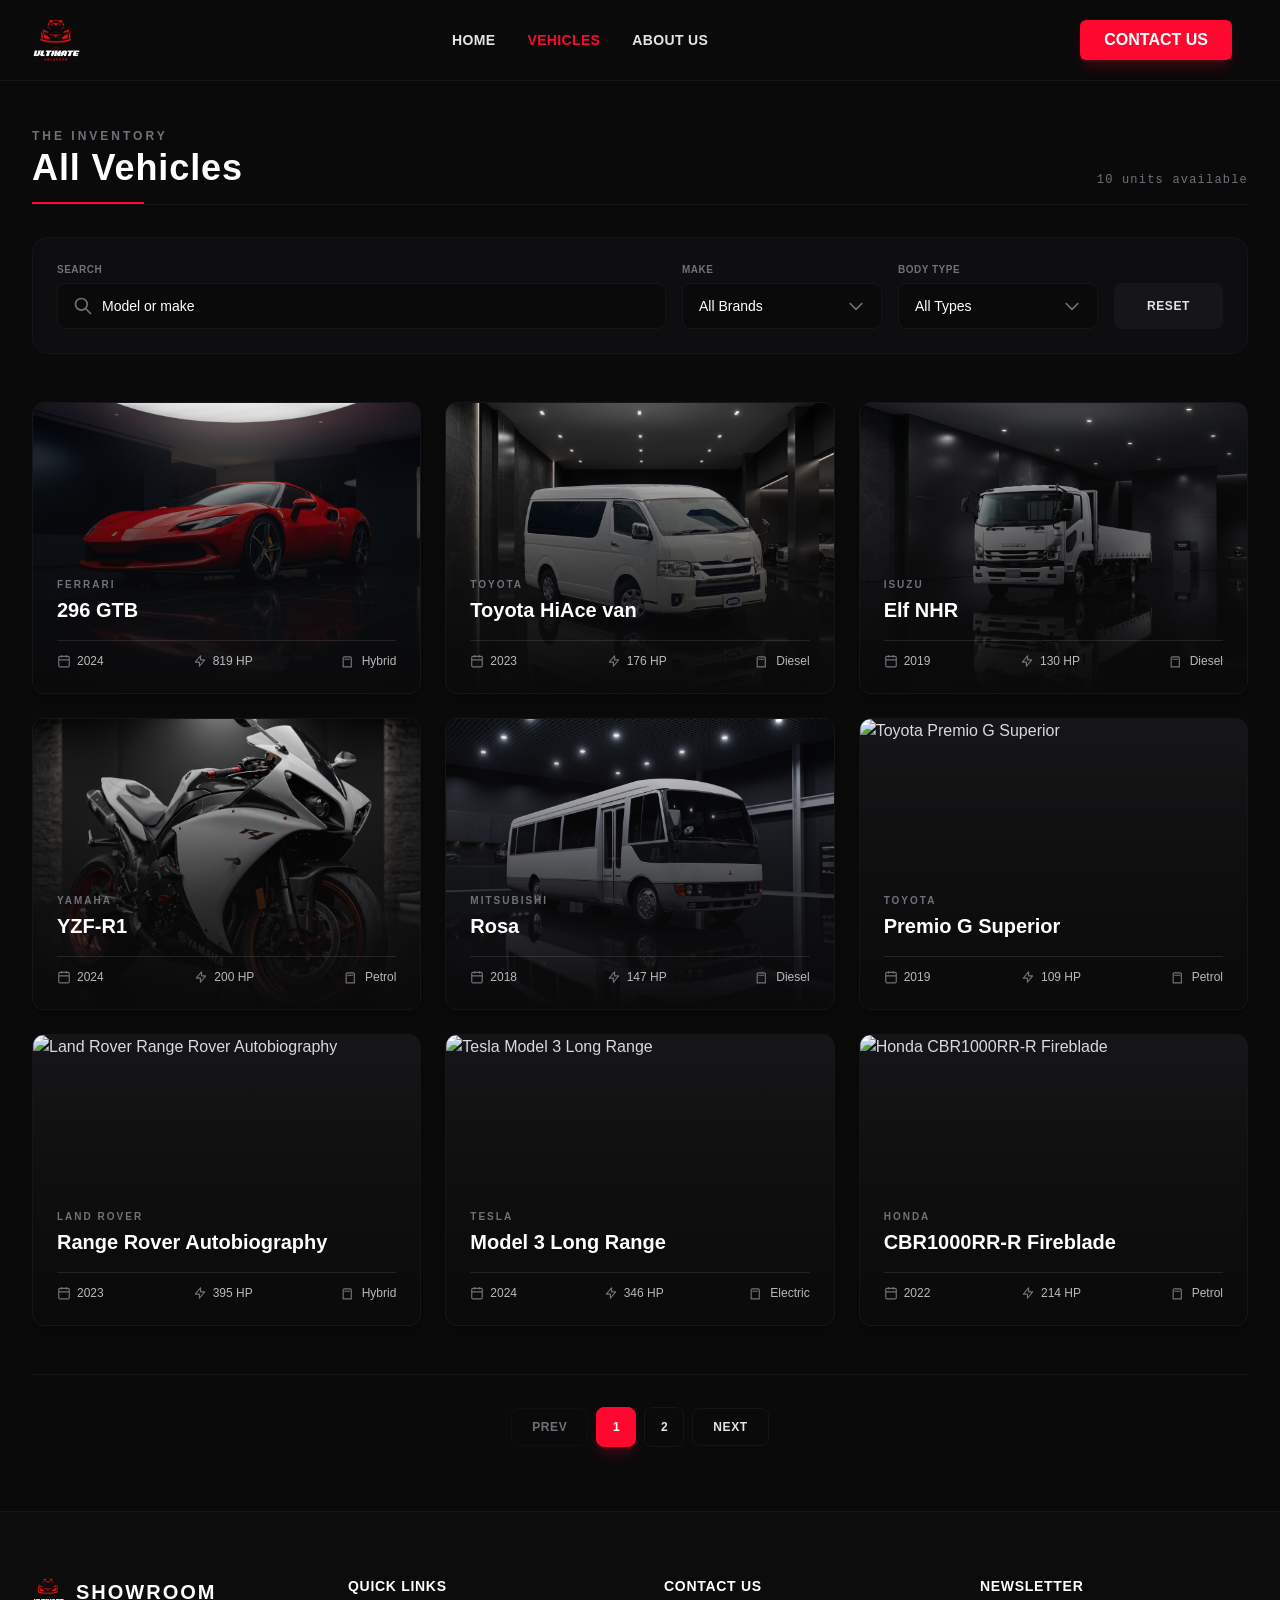
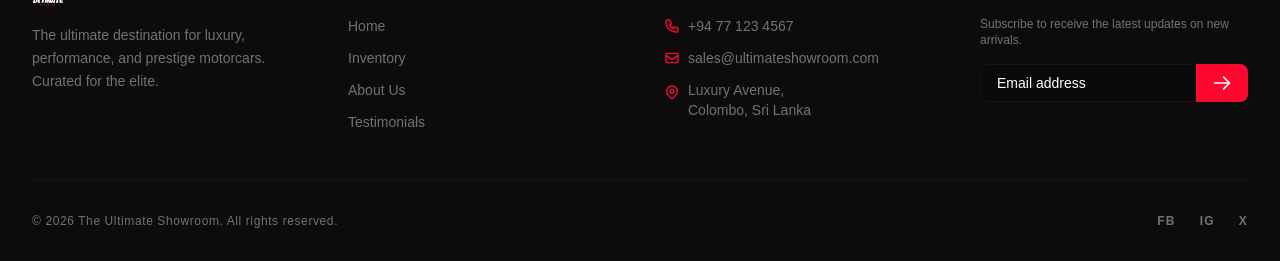
==== vehicles.html @ 2f1ffd9d "About and vehicle Design done" ====
<!DOCTYPE html>
<html lang="en">
<head>
    <meta charset="UTF-8">
    <meta name="viewport" content="width=device-width, initial-scale=1.0">
    <title>The Ultimate Showroom | Vehicles</title>
    <link rel="shortcut icon" href="./src/images/logo.png" type="image/x-icon">
    <!-- Tailwind Output CSS -->
    <link rel="stylesheet" href="./src/output.css">
</head>
<body class="bg-obsidian text-silver min-h-screen flex flex-col font-sans">

    <!-- Header Navigation -->
    <nav class="fixed w-full border-b border-carbon top-0 z-50 bg-obsidian/70 backdrop-blur-md">
        <div class="max-w-7xl mx-auto px-4 sm:px-6 lg:px-8">
            <div class="flex justify-between items-center h-20">
                <!-- Logo -->
                <div class="shrink-0 flex items-center">
                    <a href="index.html">
                        <img src="./src/images/logo.png" alt="Logo" class="w-12 h-12">
                    </a>
                </div>
                <!-- Links -->
                <div class="hidden md:flex space-x-8">
                    <a href="index.html" class="text-silver hover:text-infrared text-sm font-semibold tracking-wide transition duration-300">HOME</a>
                    <a href="vehicles.html" class="text-infrared text-sm font-semibold tracking-wide transition duration-300">VEHICLES</a>
                    <a href="index.html#about" class="text-silver hover:text-infrared text-sm font-semibold tracking-wide transition duration-300">ABOUT US</a>
                </div>
                <!-- Contact Button -->
                <div class="flex items-center space-x-4">
                    <a href="index.html#contact" class="hidden md:block bg-infrared text-white px-6 py-2 rounded-md font-bold hover:bg-red-700 transition duration-300 shadow-lg shadow-infrared/20">
                        CONTACT US
                    </a>
                    <button class="md:hidden text-silver hover:text-white focus:outline-none">
                        <svg class="w-8 h-8" fill="none" stroke="currentColor" viewBox="0 0 24 24">
                            <path stroke-linecap="round" stroke-linejoin="round" stroke-width="2" d="M4 6h16M4 12h16M4 18h16"></path>
                        </svg>
                    </button>
                </div>
            </div>
        </div>
    </nav>

    <!-- Main Content -->
    <main class="flex-grow pt-32 pb-16 px-4 sm:px-6 lg:px-8 max-w-7xl mx-auto w-full">
        
        <!-- Page Title & Counter -->
        <div class="flex flex-col md:flex-row md:items-end justify-between pb-4 border-b border-carbon relative gap-4 mb-8">
            <div>
                <p class="text-xs font-semibold tracking-[0.25em] text-slate uppercase mb-1">The Inventory</p>
                <h1 class="text-4xl font-bold text-white tracking-wide">All Vehicles</h1>
            </div>
            <span id="vehicle-count" class="text-xs text-slate tracking-widest font-mono">Loading units...</span>
            <!-- Red Accent Line -->
            <div class="absolute bottom-0 left-0 w-28 h-[2px] bg-infrared"></div>
        </div>

        <!-- Filter Bar -->
        <div class="bg-carbon/40 p-6 rounded-2xl border border-carbon flex flex-wrap gap-4 items-end mb-12 shadow-inner">
            
            <!-- Search -->
            <div class="flex-1 min-w-[250px]">
                <label class="text-[10px] font-bold text-slate uppercase tracking-wider block mb-1.5">Search</label>
                <div class="relative">
                    <input type="text" id="search-input" placeholder="Model or make" 
                           class="w-full bg-obsidian border border-carbon text-white text-sm rounded-lg px-4 py-3 pl-11 focus:border-infrared focus:outline-none focus:ring-1 focus:ring-infrared transition">
                    <svg class="w-5 h-5 text-slate absolute left-4 top-1/2 -translate-y-1/2" fill="none" stroke="currentColor" viewBox="0 0 24 24">
                        <path stroke-linecap="round" stroke-linejoin="round" stroke-width="2" d="M21 21l-6-6m2-5a7 7 0 11-14 0 7 7 0 0114 0z"/>
                    </svg>
                </div>
            </div>

            <!-- Make Dropdown -->
            <div class="w-full md:w-auto md:min-w-[200px]">
                <label class="text-[10px] font-bold text-slate uppercase tracking-wider block mb-1.5">Make</label>
                <div class="relative">
                    <select id="make-select" class="w-full bg-obsidian border border-carbon text-white text-sm rounded-lg px-4 py-3 pr-10 appearance-none focus:border-infrared focus:outline-none focus:ring-1 focus:ring-infrared transition cursor-pointer">
                        <option value="All Brands">All Brands</option>
                        <!-- JavaScript will fill this -->
                    </select>
                    <svg class="w-5 h-5 text-slate absolute right-4 top-1/2 -translate-y-1/2 pointer-events-none" fill="none" stroke="currentColor" viewBox="0 0 24 24">
                        <path stroke-linecap="round" stroke-linejoin="round" stroke-width="2" d="M19 9l-7 7-7-7"/>
                    </svg>
                </div>
            </div>

            <!-- Body Type Dropdown -->
            <div class="w-full md:w-auto md:min-w-[200px]">
                <label class="text-[10px] font-bold text-slate uppercase tracking-wider block mb-1.5">Body Type</label>
                <div class="relative">
                    <select id="body-select" class="w-full bg-obsidian border border-carbon text-white text-sm rounded-lg px-4 py-3 pr-10 appearance-none focus:border-infrared focus:outline-none focus:ring-1 focus:ring-infrared transition cursor-pointer">
                        <option value="All Types">All Types</option>
                        <!-- JavaScript will fill this -->
                    </select>
                    <svg class="w-5 h-5 text-slate absolute right-4 top-1/2 -translate-y-1/2 pointer-events-none" fill="none" stroke="currentColor" viewBox="0 0 24 24">
                        <path stroke-linecap="round" stroke-linejoin="round" stroke-width="2" d="M19 9l-7 7-7-7"/>
                    </svg>
                </div>
            </div>

            <!-- Reset Button -->
            <button id="reset-filters" class="w-full md:w-auto bg-carbon hover:bg-obsidian border border-carbon hover:border-slate text-silver hover:text-white font-bold px-8 py-3 rounded-lg transition text-xs tracking-wider uppercase md:h-[46px]">
                Reset
            </button>
        </div>

        <!-- Vehicles Grid (Max 9 per page) -->
        <div id="all-vehicles-grid" class="grid grid-cols-1 md:grid-cols-2 lg:grid-cols-3 gap-6 mb-12">
            <!-- JavaScript will render cards here -->
        </div>

        <!-- Pagination Controls -->
        <div class="flex justify-center items-center gap-2 pt-8 border-t border-carbon" id="pagination-container">
            <!-- JavaScript will render pagination buttons here -->
        </div>

    </main>

    <!-- Vehicle Details Modal Popup -->
    <div id="vehicle-modal" class="fixed inset-0 z-[100] hidden bg-black/90 backdrop-blur-sm flex items-center justify-center p-4 sm:p-6">
        <div class="relative bg-obsidian border border-carbon w-full max-w-5xl rounded-2xl overflow-hidden shadow-2xl flex flex-col md:flex-row max-h-[90vh] md:max-h-[80vh] overflow-y-auto md:overflow-y-visible">
            
            <!-- Close Button -->
            <button id="close-modal-btn" class="absolute top-4 right-4 text-slate hover:text-infrared z-30 transition bg-black/50 p-2 rounded-full">
                <svg class="w-6 h-6" fill="none" stroke="currentColor" viewBox="0 0 24 24">
                    <path stroke-linecap="round" stroke-linejoin="round" stroke-width="2" d="M6 18L18 6M6 6l12 12"/>
                </svg>
            </button>

            <!-- Left Side: Images -->
            <div class="w-full md:w-3/5 p-6 flex flex-col">
                <div class="relative w-full aspect-[4/3] rounded-xl overflow-hidden border border-carbon bg-carbon">
                    <img id="modal-main-img" src="" alt="Vehicle" class="w-full h-full object-cover"/>
                </div>
                <!-- Thumbnails -->
                <div id="modal-thumbnails" class="flex gap-3 mt-4 overflow-x-auto pb-2">
                    <!-- JS fills this -->
                </div>
            </div>

            <!-- Right Side: Details -->
            <div class="w-full md:w-2/5 p-6 border-t md:border-t-0 md:border-l border-carbon flex flex-col justify-between bg-obsidian">
                <div>
                    <span id="modal-brand" class="text-xs font-bold text-infrared tracking-widest uppercase"></span>
                    <h3 id="modal-model" class="text-3xl font-bold text-white mb-3"></h3>
                    <p id="modal-desc" class="text-sm text-slate mb-6 leading-relaxed"></p>

                    <div class="h-[1px] bg-carbon w-full mb-6"></div>

                    <!-- Specs Grid -->
                    <div class="grid grid-cols-2 gap-y-5 gap-x-4 text-sm">
                        <div>
                            <p class="text-slate uppercase tracking-wider text-[10px] flex items-center gap-1.5"><svg class="w-3 h-3" fill="none" stroke="currentColor" viewBox="0 0 24 24"><path stroke-linecap="round" stroke-linejoin="round" stroke-width="2" d="M13 10V3L4 14h7v7l9-11h-7z"/></svg> 0-100 km/h</p>
                            <p id="modal-accel" class="text-white font-semibold mt-1"></p>
                        </div>
                        <div>
                            <p class="text-slate uppercase tracking-wider text-[10px] flex items-center gap-1.5"><svg class="w-3 h-3" fill="none" stroke="currentColor" viewBox="0 0 24 24"><path stroke-linecap="round" stroke-linejoin="round" stroke-width="2" d="M12 8v4l3 3m6-3a9 9 0 11-18 0 9 9 0 0118 0z"/></svg> Top Speed</p>
                            <p id="modal-top-speed" class="text-white font-semibold mt-1"></p>
                        </div>
                        <div>
                            <p class="text-slate uppercase tracking-wider text-[10px] flex items-center gap-1.5"><svg class="w-3 h-3" fill="none" stroke="currentColor" viewBox="0 0 24 24"><path stroke-linecap="round" stroke-linejoin="round" stroke-width="2" d="M13 10V3L4 14h7v7l9-11h-7z"/></svg> Power</p>
                            <p id="modal-power" class="text-white font-semibold mt-1"></p>
                        </div>
                        <div>
                            <p class="text-slate uppercase tracking-wider text-[10px] flex items-center gap-1.5"><svg class="w-3 h-3" fill="none" stroke="currentColor" viewBox="0 0 24 24"><path stroke-linecap="round" stroke-linejoin="round" stroke-width="2" d="M10.325 4.317c.426-1.756 2.924-1.756 3.35 0a1.724 1.724 0 002.573 1.066c1.543-.94 3.31.826 2.37 2.37a1.724 1.724 0 001.065 2.572c1.756.426 1.756 2.924 0 3.35a1.724 1.724 0 00-1.066 2.573c.94 1.543-.826 3.31-2.37 2.37a1.724 1.724 0 00-2.572 1.065c-.426 1.756-2.924 1.756-3.35 0a1.724 1.724 0 00-2.573-1.066c-1.543.94-3.31-.826-2.37-2.37a1.724 1.724 0 00-1.065-2.572c-1.756-.426-1.756-2.924 0-3.35a1.724 1.724 0 001.066-2.573c-.94-1.543.826-3.31 2.37-2.37.996.608 2.296.07 2.572-1.065z"/><path stroke-linecap="round" stroke-linejoin="round" stroke-width="2" d="M15 12a3 3 0 11-6 0 3 3 0 016 0z"/></svg> Engine</p>
                            <p id="modal-engine" class="text-white font-semibold mt-1"></p>
                        </div>
                        <div>
                            <p class="text-slate uppercase tracking-wider text-[10px] flex items-center gap-1.5"><svg class="w-3 h-3" fill="none" stroke="currentColor" viewBox="0 0 24 24"><path stroke-linecap="round" stroke-linejoin="round" stroke-width="2" d="M8 7V3m8 4V3m-9 8h10M5 21h14a2 2 0 002-2V7a2 2 0 00-2-2H5a2 2 0 00-2 2v12a2 2 0 002 2z"/></svg> Year</p>
                            <p id="modal-year" class="text-white font-semibold mt-1"></p>
                        </div>
                        <div>
                            <p class="text-slate uppercase tracking-wider text-[10px] flex items-center gap-1.5"><svg class="w-3 h-3" fill="none" stroke="currentColor" viewBox="0 0 24 24"><path stroke-linecap="round" stroke-linejoin="round" stroke-width="2" d="M9 17v-2m3 2v-4m3 4v-6m2 10H7a2 2 0 01-2-2V5a2 2 0 012-2h5.586a1 1 0 01.707.293l5.414 5.414a1 1 0 01.293.707V19a2 2 0 01-2 2z"/></svg> Mileage</p>
                            <p id="modal-mileage" class="text-white font-semibold mt-1"></p>
                        </div>
                        <div>
                            <p class="text-slate uppercase tracking-wider text-[10px] flex items-center gap-1.5"><svg class="w-3 h-3" fill="none" stroke="currentColor" viewBox="0 0 24 24"><path stroke-linecap="round" stroke-linejoin="round" stroke-width="2" d="M3 22h12M4 9h10M4 5h10a2 2 0 012 2v15H2V7a2 2 0 012-2z"/></svg> Fuel</p>
                            <p id="modal-fuel" class="text-white font-semibold mt-1"></p>
                        </div>
                        <div>
                            <p class="text-slate uppercase tracking-wider text-[10px] flex items-center gap-1.5"><svg class="w-3 h-3" fill="none" stroke="currentColor" viewBox="0 0 24 24"><path stroke-linecap="round" stroke-linejoin="round" stroke-width="2" d="M7 21a4 4 0 01-4-4V5a2 2 0 012-2h4a2 2 0 012 2v12a4 4 0 01-4 4zm0 0h12a2 2 0 002-2v-4a2 2 0 00-2-2h-2.343M11 7.343l1.657-1.657a2 2 0 012.828 0l2.829 2.829a2 2 0 010 2.828l-8.486 8.485M7 17h.01"/></svg> Color</p>
                            <p id="modal-color" class="text-white font-semibold mt-1"></p>
                        </div>
                    </div>
                </div>

                <!-- Action Buttons -->
                <div class="mt-8 flex flex-col gap-3">
                    <button class="w-full bg-infrared hover:bg-red-700 text-white font-bold py-3.5 rounded-lg transition text-xs tracking-wider uppercase shadow-lg shadow-infrared/20">
                        Inquire Now
                    </button>
                    <button class="w-full bg-transparent border border-carbon hover:border-slate text-silver hover:text-white font-bold py-3.5 rounded-lg transition text-xs tracking-wider uppercase">
                        Book Test Drive
                    </button>
                </div>
            </div>

        </div>
    </div>

    <!-- Footer Section -->
    <footer id="contact" class="bg-carbon/20 border-t border-carbon pt-16 pb-8 px-4 sm:px-6 lg:px-8">
        <div class="max-w-7xl mx-auto">
            
            <div class="grid grid-cols-1 md:grid-cols-2 lg:grid-cols-4 gap-12 mb-12">
                <!-- Brand Info -->
                <div class="space-y-4">
                    <div class="flex items-center gap-3">
                        <img src="./src/images/logo.png" alt="Logo" class="w-8 h-8">
                        <span class="text-xl font-bold text-white tracking-widest">SHOWROOM</span>
                    </div>
                    <p class="text-sm text-slate leading-relaxed">
                        The ultimate destination for luxury, performance, and prestige motorcars. Curated for the elite.
                    </p>
                </div>

                <!-- Quick Links -->
                <div>
                    <h4 class="text-white font-bold tracking-wider mb-5 uppercase text-sm">Quick Links</h4>
                    <ul class="space-y-3 text-sm text-slate">
                        <li><a href="#" class="hover:text-infrared transition">Home</a></li>
                        <li><a href="vehicles.html" class="hover:text-infrared transition">Inventory</a></li>
                        <li><a href="#about" class="hover:text-infrared transition">About Us</a></li>
                        <li><a href="#" class="hover:text-infrared transition">Testimonials</a></li>
                    </ul>
                </div>

                <!-- Contact Info -->
                <div>
                    <h4 class="text-white font-bold tracking-wider mb-5 uppercase text-sm">Contact Us</h4>
                    <ul class="space-y-3 text-sm text-slate">
                        <li class="flex items-center gap-2">
                            <svg class="w-4 h-4 text-infrared" fill="none" stroke="currentColor" viewBox="0 0 24 24"><path stroke-linecap="round" stroke-linejoin="round" stroke-width="2" d="M3 5a2 2 0 012-2h3.28a1 1 0 01.948.684l1.498 4.493a1 1 0 01-.502 1.21l-2.257 1.13a11.042 11.042 0 005.516 5.516l1.13-2.257a1 1 0 011.21-.502l4.493 1.498a1 1 0 01.684.949V19a2 2 0 01-2 2h-1C9.716 21 3 14.284 3 6V5z"/></svg>
                            +94 77 123 4567
                        </li>
                        <li class="flex items-center gap-2">
                            <svg class="w-4 h-4 text-infrared" fill="none" stroke="currentColor" viewBox="0 0 24 24"><path stroke-linecap="round" stroke-linejoin="round" stroke-width="2" d="M3 8l7.89 5.26a2 2 0 002.22 0L21 8M5 19h14a2 2 0 002-2V7a2 2 0 00-2-2H5a2 2 0 00-2 2v10a2 2 0 002 2z"/></svg>
                            sales@ultimateshowroom.com
                        </li>
                        <li class="flex items-start gap-2">
                            <svg class="w-4 h-4 text-infrared mt-1" fill="none" stroke="currentColor" viewBox="0 0 24 24"><path stroke-linecap="round" stroke-linejoin="round" stroke-width="2" d="M17.657 16.657L13.414 20.9a1.998 1.998 0 01-2.827 0l-4.244-4.243a8 8 0 1111.314 0z"/><path stroke-linecap="round" stroke-linejoin="round" stroke-width="2" d="M15 11a3 3 0 11-6 0 3 3 0 016 0z"/></svg>
                            <span>Luxury Avenue,<br>Colombo, Sri Lanka</span>
                        </li>
                    </ul>
                </div>

                <!-- Newsletter -->
                <div>
                    <h4 class="text-white font-bold tracking-wider mb-5 uppercase text-sm">Newsletter</h4>
                    <p class="text-xs text-slate mb-4">Subscribe to receive the latest updates on new arrivals.</p>
                    <div class="flex">
                        <input type="email" placeholder="Email address" class="bg-obsidian border border-carbon text-white text-sm rounded-l-lg px-4 py-2 w-full focus:outline-none focus:border-infrared transition">
                        <button class="bg-infrared text-white px-4 py-2 rounded-r-lg hover:bg-red-700 transition">
                            <svg class="w-5 h-5" fill="none" stroke="currentColor" viewBox="0 0 24 24"><path stroke-linecap="round" stroke-linejoin="round" stroke-width="2" d="M14 5l7 7m0 0l-7 7m7-7H3"/></svg>
                        </button>
                    </div>
                </div>
            </div>

            <!-- Bottom Copyright & Socials -->
            <div class="border-t border-carbon pt-8 flex flex-col md:flex-row justify-between items-center gap-4">
                <p class="text-xs text-slate tracking-wider">&copy; 2026 The Ultimate Showroom. All rights reserved.</p>
                <div class="flex space-x-6">
                    <a href="#" class="text-slate hover:text-white transition uppercase text-xs font-bold tracking-widest">FB</a>
                    <a href="#" class="text-slate hover:text-white transition uppercase text-xs font-bold tracking-widest">IG</a>
                    <a href="#" class="text-slate hover:text-white transition uppercase text-xs font-bold tracking-widest">X</a>
                </div>
            </div>

        </div>
    </footer>

    <!-- JavaScript Logic -->
    <script>
        let allVehicles = [];
        let filteredVehicles = [];
        const cardsPerPage = 9;
        let currentPage = 1;

        document.addEventListener("DOMContentLoaded", () => {
            loadVehicleData();
            setupFilterListeners();
            setupModalListeners();
        });

        // 1. Fetch JSON Data
        async function loadVehicleData() {
            try {
                const response = await fetch('./vehicles.json');
                allVehicles = await response.json();
                
                populateDropdowns();
                filteredVehicles = allVehicles;
                applyFilters(); // Start by showing page 1
                
            } catch (error) {
                console.error("Error loading vehicles JSON:", error);
            }
        }

        // 2. Populate Dropdowns (Make & Body Type) dynamically from JSON
        function populateDropdowns() {
            const makeSelect = document.getElementById('make-select');
            const bodySelect = document.getElementById('body-select');
            
            const makes = [...new Set(allVehicles.map(v => v.brand))].sort();
            const categories = [...new Set(allVehicles.map(v => v.category))].sort();
            
            makes.forEach(make => {
                const option = document.createElement('option');
                option.value = make;
                option.textContent = make;
                makeSelect.appendChild(option);
            });
            
            categories.forEach(cat => {
                const option = document.createElement('option');
                option.value = cat;
                option.textContent = cat;
                bodySelect.appendChild(option);
            });
        }

        // 3. Render Grid with Pagination Slice
        function renderCards(page = 1) {
            const grid = document.getElementById('all-vehicles-grid');
            grid.innerHTML = '';
            currentPage = page;

            // Update Counter
            document.getElementById('vehicle-count').textContent = `${filteredVehicles.length} units available`;

            // No Results Check
            if (filteredVehicles.length === 0) {
                grid.innerHTML = `<div class="col-span-full flex flex-col items-center justify-center py-16 border border-carbon rounded-2xl bg-carbon/20">
                    <svg class="w-12 h-12 text-slate mb-4" fill="none" stroke="currentColor" viewBox="0 0 24 24"><path stroke-linecap="round" stroke-linejoin="round" stroke-width="1.5" d="M9.172 16.172a4 4 0 015.656 0M9 10h.01M15 10h.01M21 12a9 9 0 11-18 0 9 9 0 0118 0z"/></svg>
                    <p class="text-lg text-slate">No vehicles match your criteria.</p>
                </div>`;
                document.getElementById('pagination-container').innerHTML = ''; 
                return;
            }

            // Slice data for pagination
            const start = (page - 1) * cardsPerPage;
            const end = start + cardsPerPage;
            const vehiclesToShow = filteredVehicles.slice(start, end);

            // Render Each Card
            vehiclesToShow.forEach(car => {
                const card = document.createElement('div');
                card.className = "group relative bg-carbon rounded-xl overflow-hidden border border-carbon hover:border-infrared/50 transition-all duration-300 cursor-pointer flex flex-col justify-end aspect-[4/3] shadow-lg";
                
                card.innerHTML = `
                    <img src="${car.mainImage}" alt="${car.brand} ${car.model}" 
                         class="absolute inset-0 w-full h-full object-cover group-hover:scale-105 transition duration-700 z-0" />
                    
                    <div class="absolute inset-0 bg-gradient-to-t from-obsidian via-obsidian/60 to-transparent z-10"></div>

                    <div class="relative z-20 p-6 w-full">
                        <span class="text-[10px] font-bold uppercase tracking-[0.2em] text-slate block mb-1">
                            ${car.brand}
                        </span>
                        <h3 class="text-xl font-bold text-white mb-4 group-hover:text-infrared transition">
                            ${car.model}
                        </h3>

                        <div class="flex items-center justify-between text-xs text-silver/80 pt-3 border-t border-white/10">
                            <span class="flex items-center gap-1.5">
                                <svg class="w-3.5 h-3.5 text-slate" fill="none" stroke="currentColor" viewBox="0 0 24 24"><rect width="18" height="18" x="3" y="4" rx="2" stroke-width="2"/><line x1="16" x2="16" y1="2" y2="6" stroke-width="2"/><line x1="8" x2="8" y1="2" y2="6" stroke-width="2"/><line x1="3" x2="21" y1="10" y2="10" stroke-width="2"/></svg>
                                ${car.year}
                            </span>
                            <span class="flex items-center gap-1.5">
                                <svg class="w-3.5 h-3.5 text-slate" fill="none" stroke="currentColor" viewBox="0 0 24 24"><path stroke-linecap="round" stroke-linejoin="round" stroke-width="2" d="M13 10V3L4 14h7v7l9-11h-7z"/></svg>
                                ${car.power}
                            </span>
                            <span class="flex items-center gap-1.5">
                                <svg class="w-3.5 h-3.5 text-slate" fill="none" stroke="currentColor" viewBox="0 0 24 24"><path d="M3 22h12M4 9h10M4 5h10a2 2 0 0 1 2 2v15H2V7a2 2 0 0 1 2-2z" stroke-width="2"/></svg>
                                ${car.fuel}
                            </span>
                        </div>
                    </div>
                `;

                card.addEventListener('click', () => showModal(car.id));
                grid.appendChild(card);
            });
            
            renderPagination();
        }

        // 4. Generate Pagination Controls
        function renderPagination() {
            const container = document.getElementById('pagination-container');
            container.innerHTML = '';
            const totalPages = Math.ceil(filteredVehicles.length / cardsPerPage);
            
            if (totalPages <= 1) return; 

            // Prev
            const prevBtn = document.createElement('button');
            prevBtn.className = `px-5 py-2.5 rounded-lg border text-xs font-semibold tracking-wider uppercase transition ${currentPage === 1 ? 'border-carbon/50 text-slate cursor-not-allowed' : 'border-carbon text-silver hover:bg-carbon hover:text-white'}`;
            prevBtn.textContent = 'Prev';
            prevBtn.disabled = currentPage === 1;
            prevBtn.addEventListener('click', () => { if (currentPage > 1) renderCards(currentPage - 1); });
            container.appendChild(prevBtn);

            // Numbers
            for (let i = 1; i <= totalPages; i++) {
                const pageBtn = document.createElement('button');
                pageBtn.className = `w-10 h-10 rounded-lg border text-xs font-bold transition flex items-center justify-center ${currentPage === i ? 'border-infrared bg-infrared text-white shadow-lg shadow-infrared/20' : 'border-carbon text-silver hover:bg-carbon hover:text-white'}`;
                pageBtn.textContent = i;
                pageBtn.addEventListener('click', () => renderCards(i));
                container.appendChild(pageBtn);
            }

            // Next
            const nextBtn = document.createElement('button');
            nextBtn.className = `px-5 py-2.5 rounded-lg border text-xs font-semibold tracking-wider uppercase transition ${currentPage === totalPages ? 'border-carbon/50 text-slate cursor-not-allowed' : 'border-carbon text-silver hover:bg-carbon hover:text-white'}`;
            nextBtn.textContent = 'Next';
            nextBtn.disabled = currentPage === totalPages;
            nextBtn.addEventListener('click', () => { if (currentPage < totalPages) renderCards(currentPage + 1); });
            container.appendChild(nextBtn);
        }

        // 5. Handle Filtering Logic
        function applyFilters() {
            const searchTerm = document.getElementById('search-input').value.toLowerCase();
            const selectedMake = document.getElementById('make-select').value;
            const selectedBody = document.getElementById('body-select').value;

            filteredVehicles = allVehicles.filter(vehicle => {
                const matchesSearch = searchTerm === '' || 
                                      vehicle.model.toLowerCase().includes(searchTerm) || 
                                      vehicle.brand.toLowerCase().includes(searchTerm);
                
                const matchesMake = selectedMake === 'All Brands' || vehicle.brand === selectedMake;
                const matchesBody = selectedBody === 'All Types' || vehicle.category === selectedBody;
                
                return matchesSearch && matchesMake && matchesBody;
            });

            renderCards(1); // Always reset to page 1 after filtering
        }

        // 6. Hook up filter events
        function setupFilterListeners() {
            document.getElementById('search-input').addEventListener('input', applyFilters);
            document.getElementById('make-select').addEventListener('change', applyFilters);
            document.getElementById('body-select').addEventListener('change', applyFilters);

            document.getElementById('reset-filters').addEventListener('click', () => {
                document.getElementById('search-input').value = '';
                document.getElementById('make-select').value = 'All Brands';
                document.getElementById('body-select').value = 'All Types';
                applyFilters(); 
            });
        }

        // 7. Modal Logic (Show/Hide/Populate)
        function showModal(id) {
            const vehicle = allVehicles.find(v => v.id === id);
            if (!vehicle) return;

            // Fill text details
            document.getElementById('modal-main-img').src = vehicle.mainImage;
            document.getElementById('modal-brand').textContent = vehicle.brand;
            document.getElementById('modal-model').textContent = vehicle.model;
            document.getElementById('modal-desc').textContent = vehicle.description;
            document.getElementById('modal-accel').textContent = vehicle.acceleration;
            document.getElementById('modal-top-speed').textContent = vehicle.topSpeed;
            document.getElementById('modal-power').textContent = vehicle.power;
            document.getElementById('modal-engine').textContent = vehicle.engine;
            document.getElementById('modal-year').textContent = vehicle.year;
            document.getElementById('modal-mileage').textContent = vehicle.mileage;
            document.getElementById('modal-fuel').textContent = vehicle.fuel;
            document.getElementById('modal-color').textContent = vehicle.color;

            // Handle Thumbnails
            const thumbsContainer = document.getElementById('modal-thumbnails');
            thumbsContainer.innerHTML = '';
            
            // Combine main image and any extra thumbnails
            const imagesList = [vehicle.mainImage, ...(vehicle.thumbnails || [])];

            imagesList.forEach(imgUrl => {
                const thumb = document.createElement('img');
                thumb.src = imgUrl;
                thumb.className = "w-20 h-14 object-cover rounded-lg border-2 border-transparent hover:border-infrared cursor-pointer transition flex-shrink-0";
                
                thumb.addEventListener('click', () => {
                    // Update main image on click with small fade effect
                    const mainImg = document.getElementById('modal-main-img');
                    mainImg.style.opacity = '0.7';
                    setTimeout(() => {
                        mainImg.src = imgUrl;
                        mainImg.style.opacity = '1';
                    }, 150);
                });
                thumbsContainer.appendChild(thumb);
            });

            // Show Modal
            document.body.style.overflow = 'hidden'; // Stop background scrolling
            document.getElementById('vehicle-modal').classList.remove('hidden');
        }

        function setupModalListeners() {
            const modal = document.getElementById('vehicle-modal');
            const closeBtn = document.getElementById('close-modal-btn');

            const closeModal = () => {
                modal.classList.add('hidden');
                document.body.style.overflow = 'auto'; // Restore scrolling
            };

            closeBtn.addEventListener('click', closeModal);
            modal.addEventListener('click', (e) => {
                // Close if clicking on the dark background overlay, not the content box
                if (e.target === modal) closeModal();
            });
        }
    </script>
</body>
</html>
---- src/output.css ----
/*! tailwindcss v4.3.3 | MIT License | https://tailwindcss.com */
@layer properties;
@layer theme, base, components, utilities;
@layer theme {
  :root, :host {
    --font-sans: -apple-system, BlinkMacSystemFont, "Segoe UI", Roboto, "Helvetica Neue",
      "Noto Sans", Arial, sans-serif, "Apple Color Emoji", "Segoe UI Emoji",
      "Segoe UI Symbol", "Noto Color Emoji";
    --font-mono: ui-monospace, SFMono-Regular, Menlo, Monaco, Consolas, "Liberation Mono",
      "Courier New", monospace;
    --color-red-700: oklch(50.5% 0.213 27.518);
    --color-black: #000;
    --color-white: #fff;
    --spacing: 0.25rem;
    --container-xl: 36rem;
    --container-2xl: 42rem;
    --container-5xl: 64rem;
    --container-7xl: 80rem;
    --text-xs: 0.75rem;
    --text-xs--line-height: calc(1 / 0.75);
    --text-sm: 0.875rem;
    --text-sm--line-height: calc(1.25 / 0.875);
    --text-lg: 1.125rem;
    --text-lg--line-height: calc(1.75 / 1.125);
    --text-xl: 1.25rem;
    --text-xl--line-height: calc(1.75 / 1.25);
    --text-2xl: 1.5rem;
    --text-2xl--line-height: calc(2 / 1.5);
    --text-3xl: 1.875rem;
    --text-3xl--line-height: calc(2.25 / 1.875);
    --text-4xl: 2.25rem;
    --text-4xl--line-height: calc(2.5 / 2.25);
    --text-5xl: 3rem;
    --text-5xl--line-height: 1;
    --text-7xl: 4.5rem;
    --text-7xl--line-height: 1;
    --font-weight-semibold: 600;
    --font-weight-bold: 700;
    --tracking-wide: 0.025em;
    --tracking-wider: 0.05em;
    --tracking-widest: 0.1em;
    --leading-tight: 1.25;
    --leading-relaxed: 1.625;
    --radius-md: 0.375rem;
    --radius-lg: 0.5rem;
    --radius-xl: 0.75rem;
    --radius-2xl: 1rem;
    --blur-sm: 8px;
    --blur-md: 12px;
    --blur-3xl: 64px;
    --aspect-video: 16 / 9;
    --default-transition-duration: 150ms;
    --default-transition-timing-function: cubic-bezier(0.4, 0, 0.2, 1);
    --default-font-family: var(--font-sans);
    --default-mono-font-family: var(--font-mono);
    --color-obsidian: #0A0A0B;
    --color-carbon: #161618;
    --color-infrared: #FF0830;
    --color-silver: #E4E4E7;
    --color-slate: #71717A;
  }
}
@layer base {
  *, ::after, ::before, ::backdrop, ::file-selector-button {
    box-sizing: border-box;
    margin: 0;
    padding: 0;
    border: 0 solid;
  }
  html, :host {
    line-height: 1.5;
    -webkit-text-size-adjust: 100%;
    tab-size: 4;
    font-family: var(--default-font-family, -apple-system, BlinkMacSystemFont, "Segoe UI", Roboto, "Helvetica Neue", "Noto Sans", Arial, sans-serif, "Apple Color Emoji", "Segoe UI Emoji", "Segoe UI Symbol", "Noto Color Emoji");
    font-feature-settings: var(--default-font-feature-settings, normal);
    font-variation-settings: var(--default-font-variation-settings, normal);
    -webkit-tap-highlight-color: transparent;
  }
  hr {
    height: 0;
    color: inherit;
    border-top-width: 1px;
  }
  abbr:where([title]) {
    -webkit-text-decoration: underline dotted;
    text-decoration: underline dotted;
  }
  h1, h2, h3, h4, h5, h6 {
    font-size: inherit;
    font-weight: inherit;
  }
  a {
    color: inherit;
    -webkit-text-decoration: inherit;
    text-decoration: inherit;
  }
  b, strong {
    font-weight: bolder;
  }
  code, kbd, samp, pre {
    font-family: var(--default-mono-font-family, ui-monospace, SFMono-Regular, Menlo, Monaco, Consolas, "Liberation Mono", "Courier New", monospace);
    font-feature-settings: var(--default-mono-font-feature-settings, normal);
    font-variation-settings: var(--default-mono-font-variation-settings, normal);
    font-size: 1em;
  }
  small {
    font-size: 80%;
  }
  sub, sup {
    font-size: 75%;
    line-height: 0;
    position: relative;
    vertical-align: baseline;
  }
  sub {
    bottom: -0.25em;
  }
  sup {
    top: -0.5em;
  }
  table {
    text-indent: 0;
    border-color: inherit;
    border-collapse: collapse;
  }
  :-moz-focusring:where(:not(iframe)) {
    outline: auto;
  }
  progress {
    vertical-align: baseline;
  }
  summary {
    display: list-item;
  }
  ol, ul, menu {
    list-style: none;
  }
  img, svg, video, canvas, audio, iframe, embed, object {
    display: block;
    vertical-align: middle;
  }
  img, video {
    max-width: 100%;
    height: auto;
  }
  button, input, select, optgroup, textarea, ::file-selector-button {
    font: inherit;
    font-feature-settings: inherit;
    font-variation-settings: inherit;
    letter-spacing: inherit;
    color: inherit;
    border-radius: 0;
    background-color: transparent;
    opacity: 1;
  }
  :where(select:is([multiple], [size])) optgroup {
    font-weight: bolder;
  }
  :where(select:is([multiple], [size])) optgroup option {
    padding-inline-start: 20px;
  }
  ::file-selector-button {
    margin-inline-end: 4px;
  }
  ::placeholder {
    opacity: 1;
  }
  @supports (not (-webkit-appearance: -apple-pay-button))  or (contain-intrinsic-size: 1px) {
    ::placeholder {
      color: currentcolor;
      @supports (color: color-mix(in lab, red, red)) {
        color: color-mix(in oklab, currentcolor 50%, transparent);
      }
    }
  }
  textarea {
    resize: vertical;
  }
  ::-webkit-search-decoration {
    -webkit-appearance: none;
  }
  ::-webkit-date-and-time-value {
    min-height: 1lh;
    text-align: inherit;
  }
  ::-webkit-datetime-edit {
    display: inline-flex;
  }
  ::-webkit-datetime-edit-fields-wrapper {
    padding: 0;
  }
  ::-webkit-datetime-edit, ::-webkit-datetime-edit-year-field, ::-webkit-datetime-edit-month-field, ::-webkit-datetime-edit-day-field, ::-webkit-datetime-edit-hour-field, ::-webkit-datetime-edit-minute-field, ::-webkit-datetime-edit-second-field, ::-webkit-datetime-edit-millisecond-field, ::-webkit-datetime-edit-meridiem-field {
    padding-block: 0;
  }
  ::-webkit-calendar-picker-indicator {
    line-height: 1;
  }
  :-moz-ui-invalid {
    box-shadow: none;
  }
  button, input:where([type="button"], [type="reset"], [type="submit"]), ::file-selector-button {
    appearance: button;
  }
  ::-webkit-inner-spin-button, ::-webkit-outer-spin-button {
    height: auto;
  }
  [hidden]:where(:not([hidden="until-found"])) {
    display: none !important;
  }
}
@layer utilities {
  .pointer-events-none {
    pointer-events: none;
  }
  .absolute {
    position: absolute;
  }
  .fixed {
    position: fixed;
  }
  .relative {
    position: relative;
  }
  .inset-0 {
    inset: 0px;
  }
  .top-0 {
    top: 0px;
  }
  .top-1 {
    top: var(--spacing);
  }
  .top-1\/2 {
    top: calc(1 / 2 * 100%);
  }
  .top-4 {
    top: calc(var(--spacing) * 4);
  }
  .right-4 {
    right: calc(var(--spacing) * 4);
  }
  .bottom-0 {
    bottom: 0px;
  }
  .left-0 {
    left: 0px;
  }
  .left-4 {
    left: calc(var(--spacing) * 4);
  }
  .z-0 {
    z-index: 0;
  }
  .z-10 {
    z-index: 10;
  }
  .z-20 {
    z-index: 20;
  }
  .z-30 {
    z-index: 30;
  }
  .z-50 {
    z-index: 50;
  }
  .z-\[100\] {
    z-index: 100;
  }
  .col-span-full {
    grid-column: 1 / -1;
  }
  .container {
    width: 100%;
    @media (width >= 40rem) {
      max-width: 40rem;
    }
    @media (width >= 48rem) {
      max-width: 48rem;
    }
    @media (width >= 64rem) {
      max-width: 64rem;
    }
    @media (width >= 80rem) {
      max-width: 80rem;
    }
    @media (width >= 96rem) {
      max-width: 96rem;
    }
  }
  .mx-auto {
    margin-inline: auto;
  }
  .my-8 {
    margin-block: calc(var(--spacing) * 8);
  }
  .mt-0 {
    margin-top: 0px;
  }
  .mt-0\.5 {
    margin-top: calc(var(--spacing) * 0.5);
  }
  .mt-1 {
    margin-top: var(--spacing);
  }
  .mt-4 {
    margin-top: calc(var(--spacing) * 4);
  }
  .mt-8 {
    margin-top: calc(var(--spacing) * 8);
  }
  .mb-1 {
    margin-bottom: var(--spacing);
  }
  .mb-1\.5 {
    margin-bottom: calc(var(--spacing) * 1.5);
  }
  .mb-2 {
    margin-bottom: calc(var(--spacing) * 2);
  }
  .mb-3 {
    margin-bottom: calc(var(--spacing) * 3);
  }
  .mb-4 {
    margin-bottom: calc(var(--spacing) * 4);
  }
  .mb-5 {
    margin-bottom: calc(var(--spacing) * 5);
  }
  .mb-6 {
    margin-bottom: calc(var(--spacing) * 6);
  }
  .mb-8 {
    margin-bottom: calc(var(--spacing) * 8);
  }
  .mb-10 {
    margin-bottom: calc(var(--spacing) * 10);
  }
  .mb-12 {
    margin-bottom: calc(var(--spacing) * 12);
  }
  .block {
    display: block;
  }
  .flex {
    display: flex;
  }
  .grid {
    display: grid;
  }
  .hidden {
    display: none;
  }
  .table {
    display: table;
  }
  .aspect-\[4\/3\] {
    aspect-ratio: 4/3;
  }
  .aspect-square {
    aspect-ratio: 1 / 1;
  }
  .aspect-video {
    aspect-ratio: var(--aspect-video);
  }
  .h-0 {
    height: 0px;
  }
  .h-0\.5 {
    height: calc(var(--spacing) * 0.5);
  }
  .h-3 {
    height: calc(var(--spacing) * 3);
  }
  .h-3\.5 {
    height: calc(var(--spacing) * 3.5);
  }
  .h-4 {
    height: calc(var(--spacing) * 4);
  }
  .h-5 {
    height: calc(var(--spacing) * 5);
  }
  .h-6 {
    height: calc(var(--spacing) * 6);
  }
  .h-8 {
    height: calc(var(--spacing) * 8);
  }
  .h-10 {
    height: calc(var(--spacing) * 10);
  }
  .h-12 {
    height: calc(var(--spacing) * 12);
  }
  .h-14 {
    height: calc(var(--spacing) * 14);
  }
  .h-20 {
    height: calc(var(--spacing) * 20);
  }
  .h-\[1px\] {
    height: 1px;
  }
  .h-\[2px\] {
    height: 2px;
  }
  .h-full {
    height: 100%;
  }
  .h-px {
    height: 1px;
  }
  .h-screen {
    height: 100vh;
  }
  .max-h-\[90vh\] {
    max-height: 90vh;
  }
  .min-h-screen {
    min-height: 100vh;
  }
  .w-3 {
    width: calc(var(--spacing) * 3);
  }
  .w-3\.5 {
    width: calc(var(--spacing) * 3.5);
  }
  .w-4 {
    width: calc(var(--spacing) * 4);
  }
  .w-5 {
    width: calc(var(--spacing) * 5);
  }
  .w-6 {
    width: calc(var(--spacing) * 6);
  }
  .w-8 {
    width: calc(var(--spacing) * 8);
  }
  .w-10 {
    width: calc(var(--spacing) * 10);
  }
  .w-12 {
    width: calc(var(--spacing) * 12);
  }
  .w-16 {
    width: calc(var(--spacing) * 16);
  }
  .w-20 {
    width: calc(var(--spacing) * 20);
  }
  .w-24 {
    width: calc(var(--spacing) * 24);
  }
  .w-28 {
    width: calc(var(--spacing) * 28);
  }
  .w-full {
    width: 100%;
  }
  .max-w-2xl {
    max-width: var(--container-2xl);
  }
  .max-w-5xl {
    max-width: var(--container-5xl);
  }
  .max-w-7xl {
    max-width: var(--container-7xl);
  }
  .max-w-xl {
    max-width: var(--container-xl);
  }
  .min-w-\[250px\] {
    min-width: 250px;
  }
  .flex-1 {
    flex: 1;
  }
  .flex-shrink {
    flex-shrink: 1;
  }
  .flex-shrink-0 {
    flex-shrink: 0;
  }
  .shrink-0 {
    flex-shrink: 0;
  }
  .flex-grow {
    flex-grow: 1;
  }
  .border-collapse {
    border-collapse: collapse;
  }
  .-translate-y-1 {
    --tw-translate-y: calc(var(--spacing) * -1);
    translate: var(--tw-translate-x) var(--tw-translate-y);
  }
  .-translate-y-1\/2 {
    --tw-translate-y: calc(calc(1 / 2 * 100%) * -1);
    translate: var(--tw-translate-x) var(--tw-translate-y);
  }
  .cursor-not-allowed {
    cursor: not-allowed;
  }
  .cursor-pointer {
    cursor: pointer;
  }
  .resize {
    resize: both;
  }
  .appearance-none {
    appearance: none;
  }
  .grid-cols-1 {
    grid-template-columns: repeat(1, minmax(0, 1fr));
  }
  .grid-cols-2 {
    grid-template-columns: repeat(2, minmax(0, 1fr));
  }
  .flex-col {
    flex-direction: column;
  }
  .flex-wrap {
    flex-wrap: wrap;
  }
  .items-center {
    align-items: center;
  }
  .items-end {
    align-items: flex-end;
  }
  .items-start {
    align-items: flex-start;
  }
  .justify-between {
    justify-content: space-between;
  }
  .justify-center {
    justify-content: center;
  }
  .justify-end {
    justify-content: flex-end;
  }
  .justify-start {
    justify-content: flex-start;
  }
  .gap-1 {
    gap: var(--spacing);
  }
  .gap-1\.5 {
    gap: calc(var(--spacing) * 1.5);
  }
  .gap-2 {
    gap: calc(var(--spacing) * 2);
  }
  .gap-3 {
    gap: calc(var(--spacing) * 3);
  }
  .gap-4 {
    gap: calc(var(--spacing) * 4);
  }
  .gap-6 {
    gap: calc(var(--spacing) * 6);
  }
  .gap-8 {
    gap: calc(var(--spacing) * 8);
  }
  .gap-12 {
    gap: calc(var(--spacing) * 12);
  }
  .gap-16 {
    gap: calc(var(--spacing) * 16);
  }
  :where(.space-y-3 > :not(:last-child)) {
    --tw-space-y-reverse: 0;
    margin-block-start: calc(calc(var(--spacing) * 3) * var(--tw-space-y-reverse));
    margin-block-end: calc(calc(var(--spacing) * 3) * calc(1 - var(--tw-space-y-reverse)));
  }
  :where(.space-y-4 > :not(:last-child)) {
    --tw-space-y-reverse: 0;
    margin-block-start: calc(calc(var(--spacing) * 4) * var(--tw-space-y-reverse));
    margin-block-end: calc(calc(var(--spacing) * 4) * calc(1 - var(--tw-space-y-reverse)));
  }
  .gap-x-2 {
    column-gap: calc(var(--spacing) * 2);
  }
  .gap-x-4 {
    column-gap: calc(var(--spacing) * 4);
  }
  :where(.space-x-4 > :not(:last-child)) {
    --tw-space-x-reverse: 0;
    margin-inline-start: calc(calc(var(--spacing) * 4) * var(--tw-space-x-reverse));
    margin-inline-end: calc(calc(var(--spacing) * 4) * calc(1 - var(--tw-space-x-reverse)));
  }
  :where(.space-x-6 > :not(:last-child)) {
    --tw-space-x-reverse: 0;
    margin-inline-start: calc(calc(var(--spacing) * 6) * var(--tw-space-x-reverse));
    margin-inline-end: calc(calc(var(--spacing) * 6) * calc(1 - var(--tw-space-x-reverse)));
  }
  :where(.space-x-8 > :not(:last-child)) {
    --tw-space-x-reverse: 0;
    margin-inline-start: calc(calc(var(--spacing) * 8) * var(--tw-space-x-reverse));
    margin-inline-end: calc(calc(var(--spacing) * 8) * calc(1 - var(--tw-space-x-reverse)));
  }
  .gap-y-4 {
    row-gap: calc(var(--spacing) * 4);
  }
  .gap-y-5 {
    row-gap: calc(var(--spacing) * 5);
  }
  .overflow-hidden {
    overflow: hidden;
  }
  .overflow-x-auto {
    overflow-x: auto;
  }
  .overflow-y-auto {
    overflow-y: auto;
  }
  .rounded-2xl {
    border-radius: var(--radius-2xl);
  }
  .rounded-full {
    border-radius: calc(infinity * 1px);
  }
  .rounded-lg {
    border-radius: var(--radius-lg);
  }
  .rounded-md {
    border-radius: var(--radius-md);
  }
  .rounded-xl {
    border-radius: var(--radius-xl);
  }
  .rounded-l-lg {
    border-top-left-radius: var(--radius-lg);
    border-bottom-left-radius: var(--radius-lg);
  }
  .rounded-r-lg {
    border-top-right-radius: var(--radius-lg);
    border-bottom-right-radius: var(--radius-lg);
  }
  .border {
    border-style: var(--tw-border-style);
    border-width: 1px;
  }
  .border-2 {
    border-style: var(--tw-border-style);
    border-width: 2px;
  }
  .border-t {
    border-top-style: var(--tw-border-style);
    border-top-width: 1px;
  }
  .border-b {
    border-bottom-style: var(--tw-border-style);
    border-bottom-width: 1px;
  }
  .border-carbon {
    border-color: var(--color-carbon);
  }
  .border-carbon\/50 {
    border-color: color-mix(in srgb, #161618 50%, transparent);
    @supports (color: color-mix(in lab, red, red)) {
      border-color: color-mix(in oklab, var(--color-carbon) 50%, transparent);
    }
  }
  .border-infrared {
    border-color: var(--color-infrared);
  }
  .border-silver {
    border-color: var(--color-silver);
  }
  .border-transparent {
    border-color: transparent;
  }
  .border-white {
    border-color: var(--color-white);
  }
  .border-white\/10 {
    border-color: color-mix(in srgb, #fff 10%, transparent);
    @supports (color: color-mix(in lab, red, red)) {
      border-color: color-mix(in oklab, var(--color-white) 10%, transparent);
    }
  }
  .bg-black {
    background-color: var(--color-black);
  }
  .bg-black\/50 {
    background-color: color-mix(in srgb, #000 50%, transparent);
    @supports (color: color-mix(in lab, red, red)) {
      background-color: color-mix(in oklab, var(--color-black) 50%, transparent);
    }
  }
  .bg-black\/80 {
    background-color: color-mix(in srgb, #000 80%, transparent);
    @supports (color: color-mix(in lab, red, red)) {
      background-color: color-mix(in oklab, var(--color-black) 80%, transparent);
    }
  }
  .bg-black\/90 {
    background-color: color-mix(in srgb, #000 90%, transparent);
    @supports (color: color-mix(in lab, red, red)) {
      background-color: color-mix(in oklab, var(--color-black) 90%, transparent);
    }
  }
  .bg-carbon {
    background-color: var(--color-carbon);
  }
  .bg-carbon\/20 {
    background-color: color-mix(in srgb, #161618 20%, transparent);
    @supports (color: color-mix(in lab, red, red)) {
      background-color: color-mix(in oklab, var(--color-carbon) 20%, transparent);
    }
  }
  .bg-carbon\/40 {
    background-color: color-mix(in srgb, #161618 40%, transparent);
    @supports (color: color-mix(in lab, red, red)) {
      background-color: color-mix(in oklab, var(--color-carbon) 40%, transparent);
    }
  }
  .bg-infrared {
    background-color: var(--color-infrared);
  }
  .bg-obsidian {
    background-color: var(--color-obsidian);
  }
  .bg-obsidian\/70 {
    background-color: color-mix(in srgb, #0A0A0B 70%, transparent);
    @supports (color: color-mix(in lab, red, red)) {
      background-color: color-mix(in oklab, var(--color-obsidian) 70%, transparent);
    }
  }
  .bg-transparent {
    background-color: transparent;
  }
  .bg-linear-to-r {
    --tw-gradient-position: to right;
    @supports (background-image: linear-gradient(in lab, red, red)) {
      --tw-gradient-position: to right in oklab;
    }
    background-image: linear-gradient(var(--tw-gradient-stops));
  }
  .bg-linear-to-t {
    --tw-gradient-position: to top;
    @supports (background-image: linear-gradient(in lab, red, red)) {
      --tw-gradient-position: to top in oklab;
    }
    background-image: linear-gradient(var(--tw-gradient-stops));
  }
  .bg-gradient-to-t {
    --tw-gradient-position: to top in oklab;
    background-image: linear-gradient(var(--tw-gradient-stops));
  }
  .bg-gradient-to-tr {
    --tw-gradient-position: to top right in oklab;
    background-image: linear-gradient(var(--tw-gradient-stops));
  }
  .from-obsidian {
    --tw-gradient-from: var(--color-obsidian);
    --tw-gradient-stops: var(--tw-gradient-via-stops, var(--tw-gradient-position), var(--tw-gradient-from) var(--tw-gradient-from-position), var(--tw-gradient-to) var(--tw-gradient-to-position));
  }
  .from-obsidian\/60 {
    --tw-gradient-from: color-mix(in srgb, #0A0A0B 60%, transparent);
    @supports (color: color-mix(in lab, red, red)) {
      --tw-gradient-from: color-mix(in oklab, var(--color-obsidian) 60%, transparent);
    }
    --tw-gradient-stops: var(--tw-gradient-via-stops, var(--tw-gradient-position), var(--tw-gradient-from) var(--tw-gradient-from-position), var(--tw-gradient-to) var(--tw-gradient-to-position));
  }
  .via-obsidian {
    --tw-gradient-via: var(--color-obsidian);
    --tw-gradient-via-stops: var(--tw-gradient-position), var(--tw-gradient-from) var(--tw-gradient-from-position), var(--tw-gradient-via) var(--tw-gradient-via-position), var(--tw-gradient-to) var(--tw-gradient-to-position);
    --tw-gradient-stops: var(--tw-gradient-via-stops);
  }
  .via-obsidian\/60 {
    --tw-gradient-via: color-mix(in srgb, #0A0A0B 60%, transparent);
    @supports (color: color-mix(in lab, red, red)) {
      --tw-gradient-via: color-mix(in oklab, var(--color-obsidian) 60%, transparent);
    }
    --tw-gradient-via-stops: var(--tw-gradient-position), var(--tw-gradient-from) var(--tw-gradient-from-position), var(--tw-gradient-via) var(--tw-gradient-via-position), var(--tw-gradient-to) var(--tw-gradient-to-position);
    --tw-gradient-stops: var(--tw-gradient-via-stops);
  }
  .via-obsidian\/70 {
    --tw-gradient-via: color-mix(in srgb, #0A0A0B 70%, transparent);
    @supports (color: color-mix(in lab, red, red)) {
      --tw-gradient-via: color-mix(in oklab, var(--color-obsidian) 70%, transparent);
    }
    --tw-gradient-via-stops: var(--tw-gradient-position), var(--tw-gradient-from) var(--tw-gradient-from-position), var(--tw-gradient-via) var(--tw-gradient-via-position), var(--tw-gradient-to) var(--tw-gradient-to-position);
    --tw-gradient-stops: var(--tw-gradient-via-stops);
  }
  .via-transparent {
    --tw-gradient-via: transparent;
    --tw-gradient-via-stops: var(--tw-gradient-position), var(--tw-gradient-from) var(--tw-gradient-from-position), var(--tw-gradient-via) var(--tw-gradient-via-position), var(--tw-gradient-to) var(--tw-gradient-to-position);
    --tw-gradient-stops: var(--tw-gradient-via-stops);
  }
  .to-transparent {
    --tw-gradient-to: transparent;
    --tw-gradient-stops: var(--tw-gradient-via-stops, var(--tw-gradient-position), var(--tw-gradient-from) var(--tw-gradient-from-position), var(--tw-gradient-to) var(--tw-gradient-to-position));
  }
  .object-cover {
    object-fit: cover;
  }
  .p-2 {
    padding: calc(var(--spacing) * 2);
  }
  .p-4 {
    padding: calc(var(--spacing) * 4);
  }
  .p-6 {
    padding: calc(var(--spacing) * 6);
  }
  .px-4 {
    padding-inline: calc(var(--spacing) * 4);
  }
  .px-5 {
    padding-inline: calc(var(--spacing) * 5);
  }
  .px-6 {
    padding-inline: calc(var(--spacing) * 6);
  }
  .px-8 {
    padding-inline: calc(var(--spacing) * 8);
  }
  .py-2 {
    padding-block: calc(var(--spacing) * 2);
  }
  .py-2\.5 {
    padding-block: calc(var(--spacing) * 2.5);
  }
  .py-3 {
    padding-block: calc(var(--spacing) * 3);
  }
  .py-3\.5 {
    padding-block: calc(var(--spacing) * 3.5);
  }
  .py-12 {
    padding-block: calc(var(--spacing) * 12);
  }
  .py-16 {
    padding-block: calc(var(--spacing) * 16);
  }
  .py-24 {
    padding-block: calc(var(--spacing) * 24);
  }
  .pt-3 {
    padding-top: calc(var(--spacing) * 3);
  }
  .pt-8 {
    padding-top: calc(var(--spacing) * 8);
  }
  .pt-16 {
    padding-top: calc(var(--spacing) * 16);
  }
  .pt-20 {
    padding-top: calc(var(--spacing) * 20);
  }
  .pt-28 {
    padding-top: calc(var(--spacing) * 28);
  }
  .pt-32 {
    padding-top: calc(var(--spacing) * 32);
  }
  .pr-10 {
    padding-right: calc(var(--spacing) * 10);
  }
  .pb-2 {
    padding-bottom: calc(var(--spacing) * 2);
  }
  .pb-4 {
    padding-bottom: calc(var(--spacing) * 4);
  }
  .pb-6 {
    padding-bottom: calc(var(--spacing) * 6);
  }
  .pb-8 {
    padding-bottom: calc(var(--spacing) * 8);
  }
  .pb-16 {
    padding-bottom: calc(var(--spacing) * 16);
  }
  .pl-11 {
    padding-left: calc(var(--spacing) * 11);
  }
  .text-center {
    text-align: center;
  }
  .font-mono {
    font-family: var(--font-mono);
  }
  .font-sans {
    font-family: var(--font-sans);
  }
  .text-3xl {
    font-size: var(--text-3xl);
    line-height: var(--tw-leading, var(--text-3xl--line-height));
  }
  .text-4xl {
    font-size: var(--text-4xl);
    line-height: var(--tw-leading, var(--text-4xl--line-height));
  }
  .text-5xl {
    font-size: var(--text-5xl);
    line-height: var(--tw-leading, var(--text-5xl--line-height));
  }
  .text-lg {
    font-size: var(--text-lg);
    line-height: var(--tw-leading, var(--text-lg--line-height));
  }
  .text-sm {
    font-size: var(--text-sm);
    line-height: var(--tw-leading, var(--text-sm--line-height));
  }
  .text-xl {
    font-size: var(--text-xl);
    line-height: var(--tw-leading, var(--text-xl--line-height));
  }
  .text-xs {
    font-size: var(--text-xs);
    line-height: var(--tw-leading, var(--text-xs--line-height));
  }
  .text-\[10px\] {
    font-size: 10px;
  }
  .text-\[11px\] {
    font-size: 11px;
  }
  .leading-relaxed {
    --tw-leading: var(--leading-relaxed);
    line-height: var(--leading-relaxed);
  }
  .leading-tight {
    --tw-leading: var(--leading-tight);
    line-height: var(--leading-tight);
  }
  .font-bold {
    --tw-font-weight: var(--font-weight-bold);
    font-weight: var(--font-weight-bold);
  }
  .font-semibold {
    --tw-font-weight: var(--font-weight-semibold);
    font-weight: var(--font-weight-semibold);
  }
  .tracking-\[0\.2em\] {
    --tw-tracking: 0.2em;
    letter-spacing: 0.2em;
  }
  .tracking-\[0\.3em\] {
    --tw-tracking: 0.3em;
    letter-spacing: 0.3em;
  }
  .tracking-\[0\.25em\] {
    --tw-tracking: 0.25em;
    letter-spacing: 0.25em;
  }
  .tracking-wide {
    --tw-tracking: var(--tracking-wide);
    letter-spacing: var(--tracking-wide);
  }
  .tracking-wider {
    --tw-tracking: var(--tracking-wider);
    letter-spacing: var(--tracking-wider);
  }
  .tracking-widest {
    --tw-tracking: var(--tracking-widest);
    letter-spacing: var(--tracking-widest);
  }
  .text-infrared {
    color: var(--color-infrared);
  }
  .text-silver {
    color: var(--color-silver);
  }
  .text-silver\/80 {
    color: color-mix(in srgb, #E4E4E7 80%, transparent);
    @supports (color: color-mix(in lab, red, red)) {
      color: color-mix(in oklab, var(--color-silver) 80%, transparent);
    }
  }
  .text-slate {
    color: var(--color-slate);
  }
  .text-white {
    color: var(--color-white);
  }
  .uppercase {
    text-transform: uppercase;
  }
  .underline {
    text-decoration-line: underline;
  }
  .opacity-0 {
    opacity: 0%;
  }
  .opacity-100 {
    opacity: 100%;
  }
  .shadow-2xl {
    --tw-shadow: 0 25px 50px -12px var(--tw-shadow-color, rgb(0 0 0 / 0.25));
    box-shadow: var(--tw-inset-shadow), var(--tw-inset-ring-shadow), var(--tw-ring-offset-shadow), var(--tw-ring-shadow), var(--tw-shadow);
  }
  .shadow-inner {
    --tw-shadow: inset 0 2px 4px 0 var(--tw-shadow-color, rgb(0 0 0 / 0.05));
    box-shadow: var(--tw-inset-shadow), var(--tw-inset-ring-shadow), var(--tw-ring-offset-shadow), var(--tw-ring-shadow), var(--tw-shadow);
  }
  .shadow-lg {
    --tw-shadow: 0 10px 15px -3px var(--tw-shadow-color, rgb(0 0 0 / 0.1)), 0 4px 6px -4px var(--tw-shadow-color, rgb(0 0 0 / 0.1));
    box-shadow: var(--tw-inset-shadow), var(--tw-inset-ring-shadow), var(--tw-ring-offset-shadow), var(--tw-ring-shadow), var(--tw-shadow);
  }
  .shadow-infrared {
    --tw-shadow-color: #FF0830;
    @supports (color: color-mix(in lab, red, red)) {
      --tw-shadow-color: color-mix(in oklab, var(--color-infrared) var(--tw-shadow-alpha), transparent);
    }
  }
  .shadow-infrared\/20 {
    --tw-shadow-color: color-mix(in srgb, #FF0830 20%, transparent);
    @supports (color: color-mix(in lab, red, red)) {
      --tw-shadow-color: color-mix(in oklab, color-mix(in oklab, var(--color-infrared) 20%, transparent) var(--tw-shadow-alpha), transparent);
    }
  }
  .shadow-infrared\/30 {
    --tw-shadow-color: color-mix(in srgb, #FF0830 30%, transparent);
    @supports (color: color-mix(in lab, red, red)) {
      --tw-shadow-color: color-mix(in oklab, color-mix(in oklab, var(--color-infrared) 30%, transparent) var(--tw-shadow-alpha), transparent);
    }
  }
  .outline {
    outline-style: var(--tw-outline-style);
    outline-width: 1px;
  }
  .grayscale {
    --tw-grayscale: grayscale(100%);
    filter: var(--tw-blur,) var(--tw-brightness,) var(--tw-contrast,) var(--tw-grayscale,) var(--tw-hue-rotate,) var(--tw-invert,) var(--tw-saturate,) var(--tw-sepia,) var(--tw-drop-shadow,);
  }
  .filter {
    filter: var(--tw-blur,) var(--tw-brightness,) var(--tw-contrast,) var(--tw-grayscale,) var(--tw-hue-rotate,) var(--tw-invert,) var(--tw-saturate,) var(--tw-sepia,) var(--tw-drop-shadow,);
  }
  .backdrop-blur-md {
    --tw-backdrop-blur: blur(var(--blur-md));
    -webkit-backdrop-filter: var(--tw-backdrop-blur,) var(--tw-backdrop-brightness,) var(--tw-backdrop-contrast,) var(--tw-backdrop-grayscale,) var(--tw-backdrop-hue-rotate,) var(--tw-backdrop-invert,) var(--tw-backdrop-opacity,) var(--tw-backdrop-saturate,) var(--tw-backdrop-sepia,);
    backdrop-filter: var(--tw-backdrop-blur,) var(--tw-backdrop-brightness,) var(--tw-backdrop-contrast,) var(--tw-backdrop-grayscale,) var(--tw-backdrop-hue-rotate,) var(--tw-backdrop-invert,) var(--tw-backdrop-opacity,) var(--tw-backdrop-saturate,) var(--tw-backdrop-sepia,);
  }
  .backdrop-blur-sm {
    --tw-backdrop-blur: blur(var(--blur-sm));
    -webkit-backdrop-filter: var(--tw-backdrop-blur,) var(--tw-backdrop-brightness,) var(--tw-backdrop-contrast,) var(--tw-backdrop-grayscale,) var(--tw-backdrop-hue-rotate,) var(--tw-backdrop-invert,) var(--tw-backdrop-opacity,) var(--tw-backdrop-saturate,) var(--tw-backdrop-sepia,);
    backdrop-filter: var(--tw-backdrop-blur,) var(--tw-backdrop-brightness,) var(--tw-backdrop-contrast,) var(--tw-backdrop-grayscale,) var(--tw-backdrop-hue-rotate,) var(--tw-backdrop-invert,) var(--tw-backdrop-opacity,) var(--tw-backdrop-saturate,) var(--tw-backdrop-sepia,);
  }
  .backdrop-filter {
    -webkit-backdrop-filter: var(--tw-backdrop-blur,) var(--tw-backdrop-brightness,) var(--tw-backdrop-contrast,) var(--tw-backdrop-grayscale,) var(--tw-backdrop-hue-rotate,) var(--tw-backdrop-invert,) var(--tw-backdrop-opacity,) var(--tw-backdrop-saturate,) var(--tw-backdrop-sepia,);
    backdrop-filter: var(--tw-backdrop-blur,) var(--tw-backdrop-brightness,) var(--tw-backdrop-contrast,) var(--tw-backdrop-grayscale,) var(--tw-backdrop-hue-rotate,) var(--tw-backdrop-invert,) var(--tw-backdrop-opacity,) var(--tw-backdrop-saturate,) var(--tw-backdrop-sepia,);
  }
  .transition {
    transition-property: color, background-color, border-color, outline-color, text-decoration-color, fill, stroke, --tw-gradient-from, --tw-gradient-via, --tw-gradient-to, opacity, box-shadow, transform, translate, scale, rotate, filter, -webkit-backdrop-filter, backdrop-filter, display, content-visibility, overlay, pointer-events;
    transition-timing-function: var(--tw-ease, var(--default-transition-timing-function));
    transition-duration: var(--tw-duration, var(--default-transition-duration));
  }
  .transition-all {
    transition-property: all;
    transition-timing-function: var(--tw-ease, var(--default-transition-timing-function));
    transition-duration: var(--tw-duration, var(--default-transition-duration));
  }
  .transition-opacity {
    transition-property: opacity;
    transition-timing-function: var(--tw-ease, var(--default-transition-timing-function));
    transition-duration: var(--tw-duration, var(--default-transition-duration));
  }
  .duration-300 {
    --tw-duration: 300ms;
    transition-duration: 300ms;
  }
  .duration-500 {
    --tw-duration: 500ms;
    transition-duration: 500ms;
  }
  .duration-700 {
    --tw-duration: 700ms;
    transition-duration: 700ms;
  }
  .duration-1000 {
    --tw-duration: 1000ms;
    transition-duration: 1000ms;
  }
  @media (hover: hover) {
    .group-hover\:scale-105:is(:where(.group):hover *) {
      --tw-scale-x: 105%;
      --tw-scale-y: 105%;
      --tw-scale-z: 105%;
      scale: var(--tw-scale-x) var(--tw-scale-y);
    }
    .group-hover\:text-infrared:is(:where(.group):hover *) {
      color: var(--color-infrared);
    }
    .hover\:border-infrared:hover {
      border-color: var(--color-infrared);
    }
    .hover\:border-infrared\/50:hover {
      border-color: color-mix(in srgb, #FF0830 50%, transparent);
    }
    @supports (color: color-mix(in lab, red, red)) {
      .hover\:border-infrared\/50:hover {
        border-color: color-mix(in oklab, var(--color-infrared) 50%, transparent);
      }
    }
    .hover\:border-slate:hover {
      border-color: var(--color-slate);
    }
    .hover\:bg-carbon:hover {
      background-color: var(--color-carbon);
    }
    .hover\:bg-obsidian:hover {
      background-color: var(--color-obsidian);
    }
    .hover\:bg-red-700:hover {
      background-color: var(--color-red-700);
    }
    .hover\:bg-silver:hover {
      background-color: var(--color-silver);
    }
    .hover\:text-infrared:hover {
      color: var(--color-infrared);
    }
    .hover\:text-obsidian:hover {
      color: var(--color-obsidian);
    }
    .hover\:text-white:hover {
      color: var(--color-white);
    }
    .hover\:grayscale-0:hover {
      --tw-grayscale: grayscale(0%);
      filter: var(--tw-blur,) var(--tw-brightness,) var(--tw-contrast,) var(--tw-grayscale,) var(--tw-hue-rotate,) var(--tw-invert,) var(--tw-saturate,) var(--tw-sepia,) var(--tw-drop-shadow,);
    }
  }
  .focus\:border-infrared:focus {
    border-color: var(--color-infrared);
  }
  .focus\:ring-1:focus {
    --tw-ring-shadow: var(--tw-ring-inset,) 0 0 0 calc(1px + var(--tw-ring-offset-width)) var(--tw-ring-color, currentcolor);
    box-shadow: var(--tw-inset-shadow), var(--tw-inset-ring-shadow), var(--tw-ring-offset-shadow), var(--tw-ring-shadow), var(--tw-shadow);
  }
  .focus\:ring-infrared:focus {
    --tw-ring-color: var(--color-infrared);
  }
  .focus\:outline-none:focus {
    --tw-outline-style: none;
    outline-style: none;
  }
  @media (width >= 40rem) {
    .sm\:p-6 {
      padding: calc(var(--spacing) * 6);
    }
    .sm\:px-6 {
      padding-inline: calc(var(--spacing) * 6);
    }
  }
  @media (width >= 48rem) {
    .md\:block {
      display: block;
    }
    .md\:flex {
      display: flex;
    }
    .md\:hidden {
      display: none;
    }
    .md\:aspect-\[4\/3\] {
      aspect-ratio: 4/3;
    }
    .md\:h-\[46px\] {
      height: 46px;
    }
    .md\:max-h-\[80vh\] {
      max-height: 80vh;
    }
    .md\:w-2\/5 {
      width: calc(2 / 5 * 100%);
    }
    .md\:w-3\/5 {
      width: calc(3 / 5 * 100%);
    }
    .md\:w-auto {
      width: auto;
    }
    .md\:min-w-\[200px\] {
      min-width: 200px;
    }
    .md\:grid-cols-2 {
      grid-template-columns: repeat(2, minmax(0, 1fr));
    }
    .md\:flex-row {
      flex-direction: row;
    }
    .md\:items-end {
      align-items: flex-end;
    }
    .md\:overflow-y-visible {
      overflow-y: visible;
    }
    .md\:border-t-0 {
      border-top-style: var(--tw-border-style);
      border-top-width: 0px;
    }
    .md\:border-l {
      border-left-style: var(--tw-border-style);
      border-left-width: 1px;
    }
    .md\:text-7xl {
      font-size: var(--text-7xl);
      line-height: var(--tw-leading, var(--text-7xl--line-height));
    }
  }
  @media (width >= 64rem) {
    .lg\:grid-cols-2 {
      grid-template-columns: repeat(2, minmax(0, 1fr));
    }
    .lg\:grid-cols-3 {
      grid-template-columns: repeat(3, minmax(0, 1fr));
    }
    .lg\:grid-cols-4 {
      grid-template-columns: repeat(4, minmax(0, 1fr));
    }
    .lg\:px-8 {
      padding-inline: calc(var(--spacing) * 8);
    }
  }
}
@property --tw-translate-x {
  syntax: "*";
  inherits: false;
  initial-value: 0;
}
@property --tw-translate-y {
  syntax: "*";
  inherits: false;
  initial-value: 0;
}
@property --tw-translate-z {
  syntax: "*";
  inherits: false;
  initial-value: 0;
}
@property --tw-space-y-reverse {
  syntax: "*";
  inherits: false;
  initial-value: 0;
}
@property --tw-space-x-reverse {
  syntax: "*";
  inherits: false;
  initial-value: 0;
}
@property --tw-border-style {
  syntax: "*";
  inherits: false;
  initial-value: solid;
}
@property --tw-gradient-position {
  syntax: "*";
  inherits: false;
}
@property --tw-gradient-from {
  syntax: "<color>";
  inherits: false;
  initial-value: #0000;
}
@property --tw-gradient-via {
  syntax: "<color>";
  inherits: false;
  initial-value: #0000;
}
@property --tw-gradient-to {
  syntax: "<color>";
  inherits: false;
  initial-value: #0000;
}
@property --tw-gradient-stops {
  syntax: "*";
  inherits: false;
}
@property --tw-gradient-via-stops {
  syntax: "*";
  inherits: false;
}
@property --tw-gradient-from-position {
  syntax: "<length-percentage>";
  inherits: false;
  initial-value: 0%;
}
@property --tw-gradient-via-position {
  syntax: "<length-percentage>";
  inherits: false;
  initial-value: 50%;
}
@property --tw-gradient-to-position {
  syntax: "<length-percentage>";
  inherits: false;
  initial-value: 100%;
}
@property --tw-leading {
  syntax: "*";
  inherits: false;
}
@property --tw-font-weight {
  syntax: "*";
  inherits: false;
}
@property --tw-tracking {
  syntax: "*";
  inherits: false;
}
@property --tw-shadow {
  syntax: "*";
  inherits: false;
  initial-value: 0 0 #0000;
}
@property --tw-shadow-color {
  syntax: "*";
  inherits: false;
}
@property --tw-shadow-alpha {
  syntax: "<percentage>";
  inherits: false;
  initial-value: 100%;
}
@property --tw-inset-shadow {
  syntax: "*";
  inherits: false;
  initial-value: 0 0 #0000;
}
@property --tw-inset-shadow-color {
  syntax: "*";
  inherits: false;
}
@property --tw-inset-shadow-alpha {
  syntax: "<percentage>";
  inherits: false;
  initial-value: 100%;
}
@property --tw-ring-color {
  syntax: "*";
  inherits: false;
}
@property --tw-ring-shadow {
  syntax: "*";
  inherits: false;
  initial-value: 0 0 #0000;
}
@property --tw-inset-ring-color {
  syntax: "*";
  inherits: false;
}
@property --tw-inset-ring-shadow {
  syntax: "*";
  inherits: false;
  initial-value: 0 0 #0000;
}
@property --tw-ring-inset {
  syntax: "*";
  inherits: false;
}
@property --tw-ring-offset-width {
  syntax: "<length>";
  inherits: false;
  initial-value: 0px;
}
@property --tw-ring-offset-color {
  syntax: "*";
  inherits: false;
  initial-value: #fff;
}
@property --tw-ring-offset-shadow {
  syntax: "*";
  inherits: false;
  initial-value: 0 0 #0000;
}
@property --tw-outline-style {
  syntax: "*";
  inherits: false;
  initial-value: solid;
}
@property --tw-blur {
  syntax: "*";
  inherits: false;
}
@property --tw-brightness {
  syntax: "*";
  inherits: false;
}
@property --tw-contrast {
  syntax: "*";
  inherits: false;
}
@property --tw-grayscale {
  syntax: "*";
  inherits: false;
}
@property --tw-hue-rotate {
  syntax: "*";
  inherits: false;
}
@property --tw-invert {
  syntax: "*";
  inherits: false;
}
@property --tw-opacity {
  syntax: "*";
  inherits: false;
}
@property --tw-saturate {
  syntax: "*";
  inherits: false;
}
@property --tw-sepia {
  syntax: "*";
  inherits: false;
}
@property --tw-drop-shadow {
  syntax: "*";
  inherits: false;
}
@property --tw-drop-shadow-color {
  syntax: "*";
  inherits: false;
}
@property --tw-drop-shadow-alpha {
  syntax: "<percentage>";
  inherits: false;
  initial-value: 100%;
}
@property --tw-drop-shadow-size {
  syntax: "*";
  inherits: false;
}
@property --tw-backdrop-blur {
  syntax: "*";
  inherits: false;
}
@property --tw-backdrop-brightness {
  syntax: "*";
  inherits: false;
}
@property --tw-backdrop-contrast {
  syntax: "*";
  inherits: false;
}
@property --tw-backdrop-grayscale {
  syntax: "*";
  inherits: false;
}
@property --tw-backdrop-hue-rotate {
  syntax: "*";
  inherits: false;
}
@property --tw-backdrop-invert {
  syntax: "*";
  inherits: false;
}
@property --tw-backdrop-opacity {
  syntax: "*";
  inherits: false;
}
@property --tw-backdrop-saturate {
  syntax: "*";
  inherits: false;
}
@property --tw-backdrop-sepia {
  syntax: "*";
  inherits: false;
}
@property --tw-duration {
  syntax: "*";
  inherits: false;
}
@property --tw-scale-x {
  syntax: "*";
  inherits: false;
  initial-value: 1;
}
@property --tw-scale-y {
  syntax: "*";
  inherits: false;
  initial-value: 1;
}
@property --tw-scale-z {
  syntax: "*";
  inherits: false;
  initial-value: 1;
}
@layer properties {
  @supports ((-webkit-hyphens: none) and (not (margin-trim: inline))) or ((-moz-orient: inline) and (not (color:rgb(from red r g b)))) {
    *, ::before, ::after, ::backdrop {
      --tw-translate-x: 0;
      --tw-translate-y: 0;
      --tw-translate-z: 0;
      --tw-space-y-reverse: 0;
      --tw-space-x-reverse: 0;
      --tw-border-style: solid;
      --tw-gradient-position: initial;
      --tw-gradient-from: #0000;
      --tw-gradient-via: #0000;
      --tw-gradient-to: #0000;
      --tw-gradient-stops: initial;
      --tw-gradient-via-stops: initial;
      --tw-gradient-from-position: 0%;
      --tw-gradient-via-position: 50%;
      --tw-gradient-to-position: 100%;
      --tw-leading: initial;
      --tw-font-weight: initial;
      --tw-tracking: initial;
      --tw-shadow: 0 0 #0000;
      --tw-shadow-color: initial;
      --tw-shadow-alpha: 100%;
      --tw-inset-shadow: 0 0 #0000;
      --tw-inset-shadow-color: initial;
      --tw-inset-shadow-alpha: 100%;
      --tw-ring-color: initial;
      --tw-ring-shadow: 0 0 #0000;
      --tw-inset-ring-color: initial;
      --tw-inset-ring-shadow: 0 0 #0000;
      --tw-ring-inset: initial;
      --tw-ring-offset-width: 0px;
      --tw-ring-offset-color: #fff;
      --tw-ring-offset-shadow: 0 0 #0000;
      --tw-outline-style: solid;
      --tw-blur: initial;
      --tw-brightness: initial;
      --tw-contrast: initial;
      --tw-grayscale: initial;
      --tw-hue-rotate: initial;
      --tw-invert: initial;
      --tw-opacity: initial;
      --tw-saturate: initial;
      --tw-sepia: initial;
      --tw-drop-shadow: initial;
      --tw-drop-shadow-color: initial;
      --tw-drop-shadow-alpha: 100%;
      --tw-drop-shadow-size: initial;
      --tw-backdrop-blur: initial;
      --tw-backdrop-brightness: initial;
      --tw-backdrop-contrast: initial;
      --tw-backdrop-grayscale: initial;
      --tw-backdrop-hue-rotate: initial;
      --tw-backdrop-invert: initial;
      --tw-backdrop-opacity: initial;
      --tw-backdrop-saturate: initial;
      --tw-backdrop-sepia: initial;
      --tw-duration: initial;
      --tw-scale-x: 1;
      --tw-scale-y: 1;
      --tw-scale-z: 1;
    }
  }
}
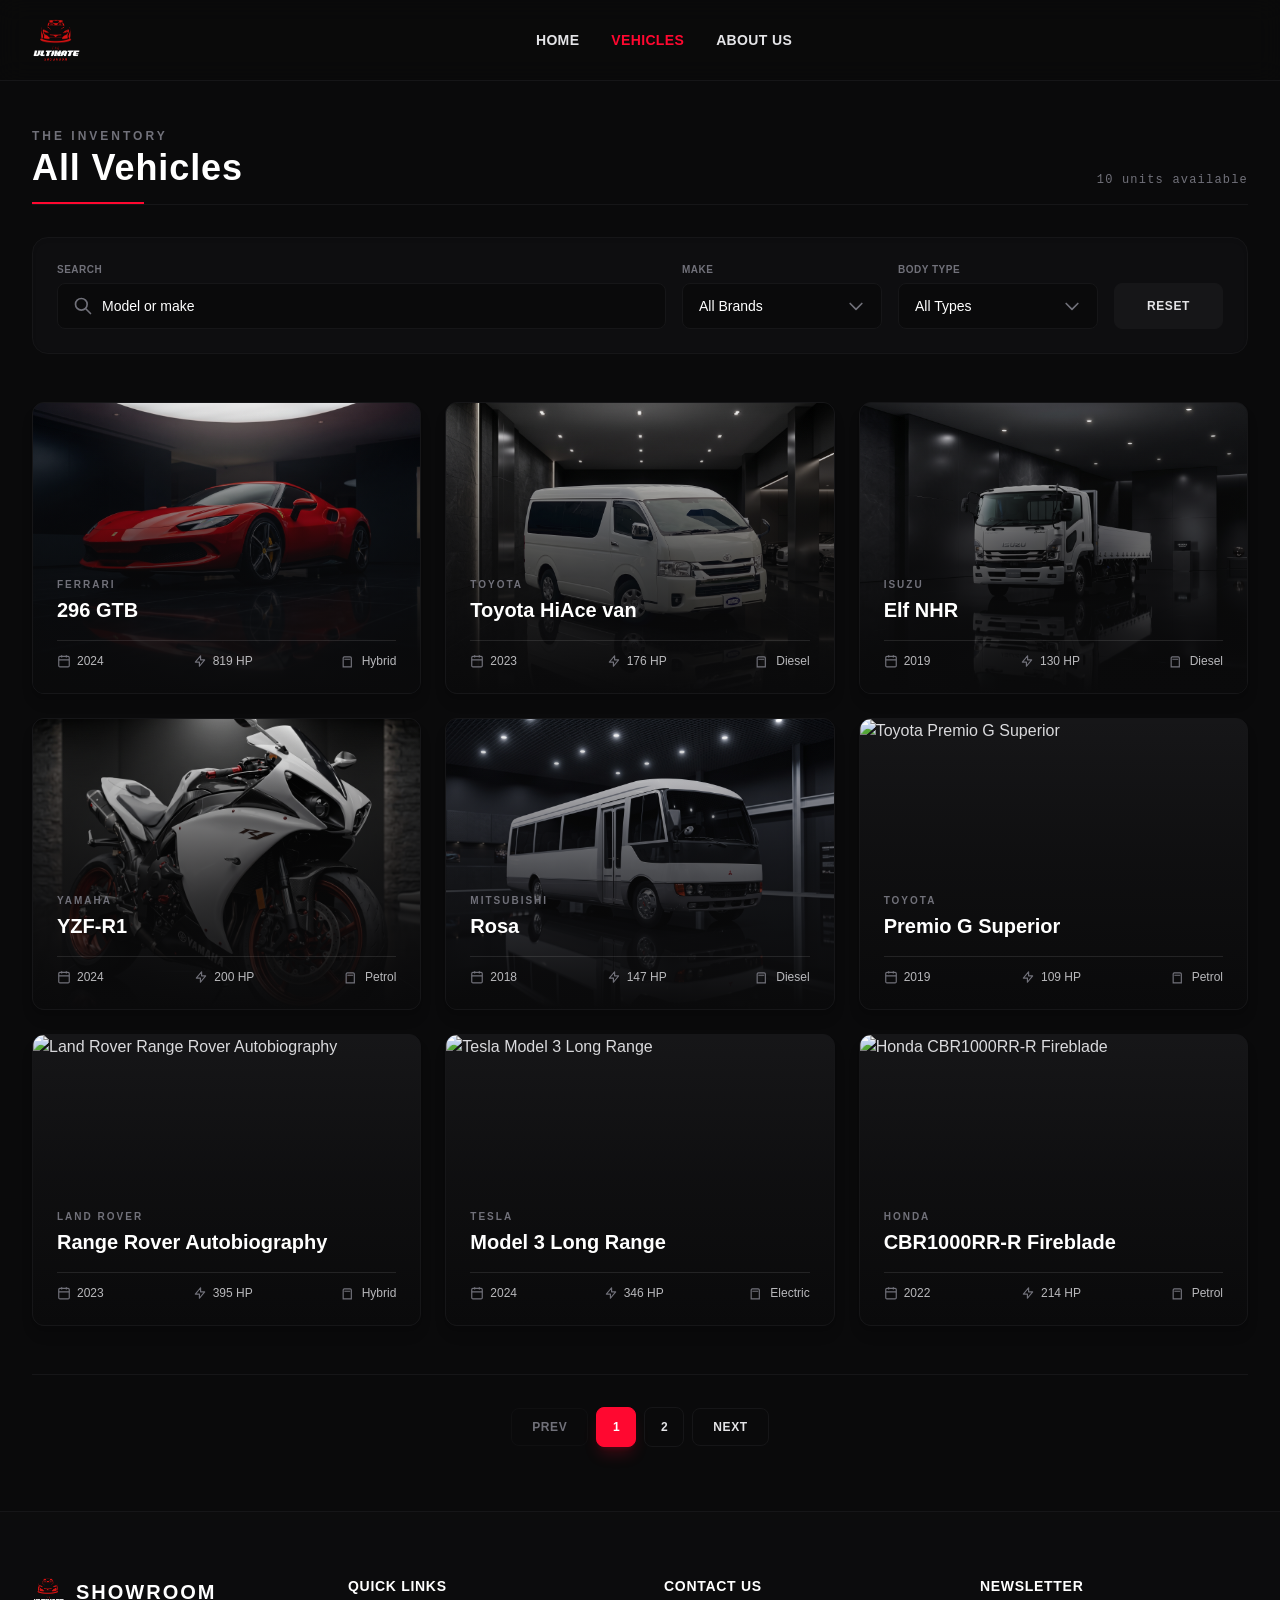
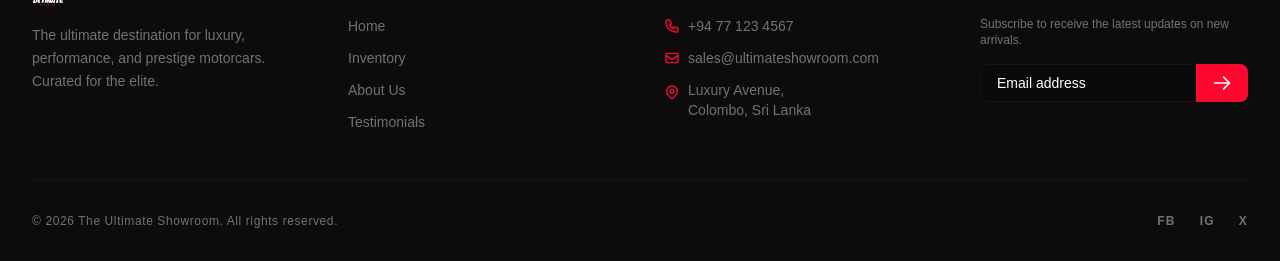
==== commit 35a38c12: "Update footer and header" ====
--- a/vehicles.html
+++ b/vehicles.html
@@ -28,9 +28,7 @@
                 </div>
                 <!-- Contact Button -->
                 <div class="flex items-center space-x-4">
-                    <a href="index.html#contact" class="hidden md:block bg-infrared text-white px-6 py-2 rounded-md font-bold hover:bg-red-700 transition duration-300 shadow-lg shadow-infrared/20">
-                        CONTACT US
-                    </a>
+                   
                     <button class="md:hidden text-silver hover:text-white focus:outline-none">
                         <svg class="w-8 h-8" fill="none" stroke="currentColor" viewBox="0 0 24 24">
                             <path stroke-linecap="round" stroke-linejoin="round" stroke-width="2" d="M4 6h16M4 12h16M4 18h16"></path>
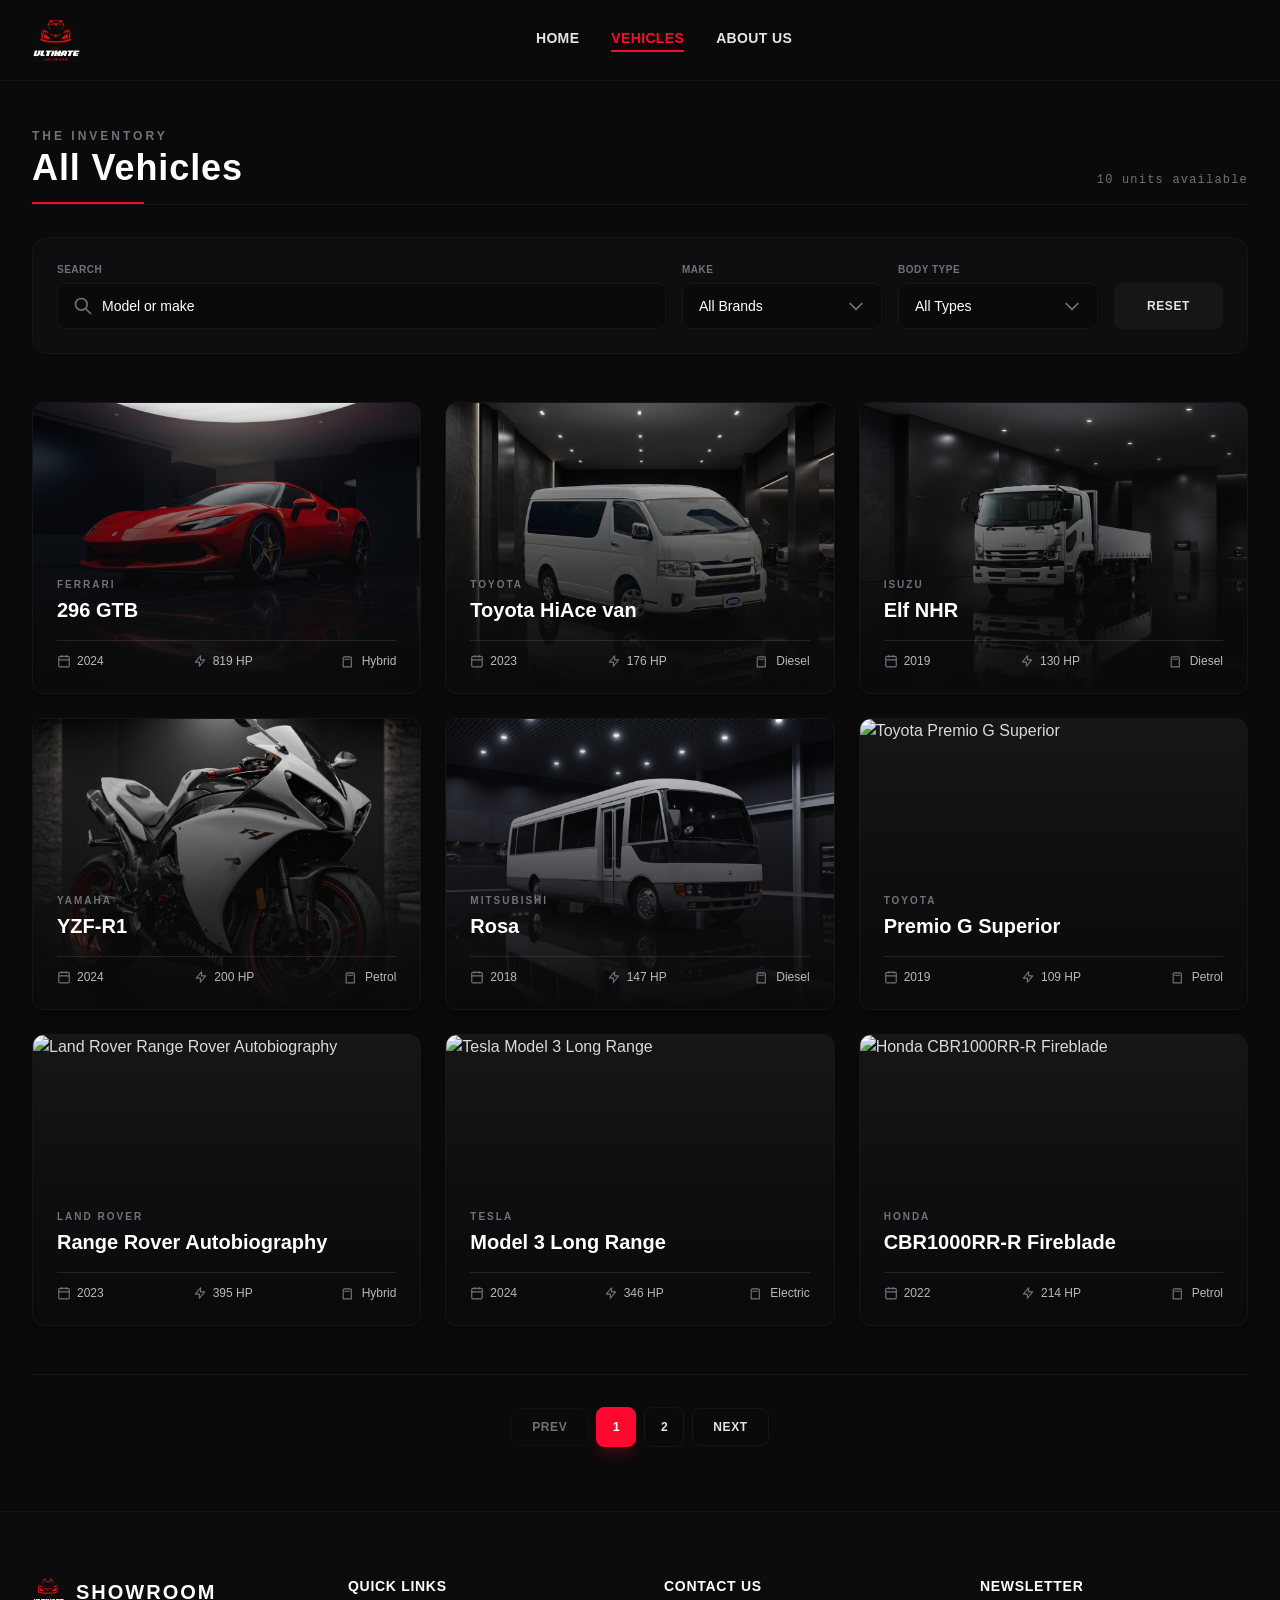
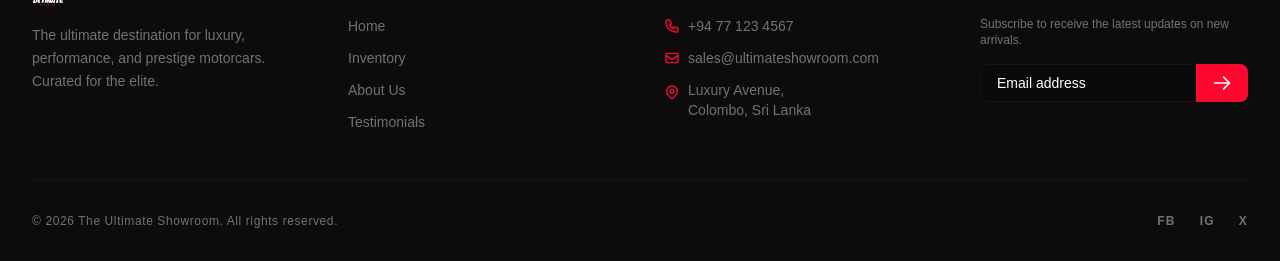
==== commit 963df38d: "Final Output" ====
--- a/vehicles.html
+++ b/vehicles.html
@@ -1,193 +1,267 @@
 <!DOCTYPE html>
 <html lang="en">
+
 <head>
     <meta charset="UTF-8">
     <meta name="viewport" content="width=device-width, initial-scale=1.0">
     <title>The Ultimate Showroom | Vehicles</title>
     <link rel="shortcut icon" href="./src/images/logo.png" type="image/x-icon">
-    <!-- Tailwind Output CSS -->
     <link rel="stylesheet" href="./src/output.css">
+    <link href="https://unpkg.com/aos@2.3.1/dist/aos.css" rel="stylesheet">
+  
 </head>
+
 <body class="bg-obsidian text-silver min-h-screen flex flex-col font-sans">
 
-    <!-- Header Navigation -->
-    <nav class="fixed w-full border-b border-carbon top-0 z-50 bg-obsidian/70 backdrop-blur-md">
+   
+    <nav class="fixed w-full border-b border-carbon top-0 z-50 bg-obsidian/70 backdrop-blur-md" data-aos="fade-down">
         <div class="max-w-7xl mx-auto px-4 sm:px-6 lg:px-8">
             <div class="flex justify-between items-center h-20">
-                <!-- Logo -->
-                <div class="shrink-0 flex items-center">
-                    <a href="index.html">
-                        <img src="./src/images/logo.png" alt="Logo" class="w-12 h-12">
-                    </a>
-                </div>
-                <!-- Links -->
+
+                
+                <a href="index.html" class="shrink-0 flex items-center group">
+                    <img src="./src/images/logo.png" alt="Logo" class="w-12 h-12 transition group-hover:scale-105">
+                </a>
+
+               
                 <div class="hidden md:flex space-x-8">
-                    <a href="index.html" class="text-silver hover:text-infrared text-sm font-semibold tracking-wide transition duration-300">HOME</a>
-                    <a href="vehicles.html" class="text-infrared text-sm font-semibold tracking-wide transition duration-300">VEHICLES</a>
-                    <a href="index.html#about" class="text-silver hover:text-infrared text-sm font-semibold tracking-wide transition duration-300">ABOUT US</a>
-                </div>
-                <!-- Contact Button -->
+                    <a href="index.html"
+                        class="text-silver hover:text-infrared text-sm font-semibold tracking-wide transition duration-300">HOME</a>
+                    <a href="vehicles.html"
+                        class="text-infrared text-sm font-semibold tracking-wide transition duration-300 border-b-2 border-infrared pb-0.5">VEHICLES</a>
+                    <a href="index.html#about"
+                        class="text-silver hover:text-infrared text-sm font-semibold tracking-wide transition duration-300">ABOUT US</a>
+                </div>
+
+                
                 <div class="flex items-center space-x-4">
-                   
-                    <button class="md:hidden text-silver hover:text-white focus:outline-none">
-                        <svg class="w-8 h-8" fill="none" stroke="currentColor" viewBox="0 0 24 24">
-                            <path stroke-linecap="round" stroke-linejoin="round" stroke-width="2" d="M4 6h16M4 12h16M4 18h16"></path>
+                    <button id="mobile-menu-btn" aria-label="Toggle navigation menu" class="md:hidden text-silver hover:text-white focus:outline-none p-2 rounded-lg hover:bg-carbon transition cursor-pointer">
+                        <svg id="menu-icon-open" class="w-8 h-8" fill="none" stroke="currentColor" viewBox="0 0 24 24"
+                            xmlns="http://www.w3.org/2000/svg">
+                            <path stroke-linecap="round" stroke-linejoin="round" stroke-width="2"
+                                d="M4 6h16M4 12h16M4 18h16"></path>
+                        </svg>
+                        <svg id="menu-icon-close" class="w-8 h-8 hidden" fill="none" stroke="currentColor" viewBox="0 0 24 24"
+                            xmlns="http://www.w3.org/2000/svg">
+                            <path stroke-linecap="round" stroke-linejoin="round" stroke-width="2"
+                                d="M6 18L18 6M6 6l12 12"></path>
                         </svg>
                     </button>
                 </div>
+
+            </div>
+        </div>
+
+        
+        <div id="mobile-menu" class="hidden md:hidden bg-obsidian/95 border-t border-carbon backdrop-blur-xl">
+            <div class="px-4 pt-3 pb-5 space-y-2 text-center">
+                <a href="index.html"
+                    class="block text-silver hover:text-infrared hover:bg-carbon px-3 py-3 rounded-md text-base font-semibold transition">HOME</a>
+                <a href="vehicles.html"
+                    class="block text-infrared bg-carbon/50 px-3 py-3 rounded-md text-base font-semibold transition">VEHICLES</a>
+                <a href="index.html#about"
+                    class="block text-silver hover:text-infrared hover:bg-carbon px-3 py-3 rounded-md text-base font-semibold transition">ABOUT US</a>
             </div>
         </div>
     </nav>
 
-    <!-- Main Content -->
-    <main class="flex-grow pt-32 pb-16 px-4 sm:px-6 lg:px-8 max-w-7xl mx-auto w-full">
+   
+    <main class="grow pt-32 pb-16 px-4 sm:px-6 lg:px-8 max-w-7xl mx-auto w-full">
+
         
-        <!-- Page Title & Counter -->
-        <div class="flex flex-col md:flex-row md:items-end justify-between pb-4 border-b border-carbon relative gap-4 mb-8">
+        <div
+            class="flex flex-col md:flex-row md:items-end justify-between pb-4 border-b border-carbon relative gap-4 mb-8">
             <div>
                 <p class="text-xs font-semibold tracking-[0.25em] text-slate uppercase mb-1">The Inventory</p>
                 <h1 class="text-4xl font-bold text-white tracking-wide">All Vehicles</h1>
             </div>
             <span id="vehicle-count" class="text-xs text-slate tracking-widest font-mono">Loading units...</span>
-            <!-- Red Accent Line -->
-            <div class="absolute bottom-0 left-0 w-28 h-[2px] bg-infrared"></div>
+           
+            <div class="absolute bottom-0 left-0 w-28 h-0.5 bg-infrared"></div>
         </div>
 
         <!-- Filter Bar -->
-        <div class="bg-carbon/40 p-6 rounded-2xl border border-carbon flex flex-wrap gap-4 items-end mb-12 shadow-inner">
+        <div
+            class="bg-carbon/40 p-6 rounded-2xl border border-carbon flex flex-wrap gap-4 items-end mb-12 shadow-inner">
+
             
-            <!-- Search -->
-            <div class="flex-1 min-w-[250px]">
+            <div class="flex-1 min-w-62.5">
                 <label class="text-[10px] font-bold text-slate uppercase tracking-wider block mb-1.5">Search</label>
                 <div class="relative">
-                    <input type="text" id="search-input" placeholder="Model or make" 
-                           class="w-full bg-obsidian border border-carbon text-white text-sm rounded-lg px-4 py-3 pl-11 focus:border-infrared focus:outline-none focus:ring-1 focus:ring-infrared transition">
-                    <svg class="w-5 h-5 text-slate absolute left-4 top-1/2 -translate-y-1/2" fill="none" stroke="currentColor" viewBox="0 0 24 24">
-                        <path stroke-linecap="round" stroke-linejoin="round" stroke-width="2" d="M21 21l-6-6m2-5a7 7 0 11-14 0 7 7 0 0114 0z"/>
+                    <input type="text" id="search-input" placeholder="Model or make"
+                        class="w-full bg-obsidian border border-carbon text-white text-sm rounded-lg px-4 py-3 pl-11 focus:border-infrared focus:outline-none focus:ring-1 focus:ring-infrared transition">
+                    <svg class="w-5 h-5 text-slate absolute left-4 top-1/2 -translate-y-1/2" fill="none"
+                        stroke="currentColor" viewBox="0 0 24 24">
+                        <path stroke-linecap="round" stroke-linejoin="round" stroke-width="2"
+                            d="M21 21l-6-6m2-5a7 7 0 11-14 0 7 7 0 0114 0z" />
                     </svg>
                 </div>
             </div>
 
-            <!-- Make Dropdown -->
-            <div class="w-full md:w-auto md:min-w-[200px]">
+            
+            <div class="w-full md:w-auto md:min-w-50">
                 <label class="text-[10px] font-bold text-slate uppercase tracking-wider block mb-1.5">Make</label>
                 <div class="relative">
-                    <select id="make-select" class="w-full bg-obsidian border border-carbon text-white text-sm rounded-lg px-4 py-3 pr-10 appearance-none focus:border-infrared focus:outline-none focus:ring-1 focus:ring-infrared transition cursor-pointer">
+                    <select id="make-select"
+                        class="w-full bg-obsidian border border-carbon text-white text-sm rounded-lg px-4 py-3 pr-10 appearance-none focus:border-infrared focus:outline-none focus:ring-1 focus:ring-infrared transition cursor-pointer">
                         <option value="All Brands">All Brands</option>
-                        <!-- JavaScript will fill this -->
+                        
                     </select>
-                    <svg class="w-5 h-5 text-slate absolute right-4 top-1/2 -translate-y-1/2 pointer-events-none" fill="none" stroke="currentColor" viewBox="0 0 24 24">
-                        <path stroke-linecap="round" stroke-linejoin="round" stroke-width="2" d="M19 9l-7 7-7-7"/>
+                    <svg class="w-5 h-5 text-slate absolute right-4 top-1/2 -translate-y-1/2 pointer-events-none"
+                        fill="none" stroke="currentColor" viewBox="0 0 24 24">
+                        <path stroke-linecap="round" stroke-linejoin="round" stroke-width="2" d="M19 9l-7 7-7-7" />
                     </svg>
                 </div>
             </div>
 
-            <!-- Body Type Dropdown -->
-            <div class="w-full md:w-auto md:min-w-[200px]">
+            
+            <div class="w-full md:w-auto md:min-w-50">
                 <label class="text-[10px] font-bold text-slate uppercase tracking-wider block mb-1.5">Body Type</label>
                 <div class="relative">
-                    <select id="body-select" class="w-full bg-obsidian border border-carbon text-white text-sm rounded-lg px-4 py-3 pr-10 appearance-none focus:border-infrared focus:outline-none focus:ring-1 focus:ring-infrared transition cursor-pointer">
+                    <select id="body-select"
+                        class="w-full bg-obsidian border border-carbon text-white text-sm rounded-lg px-4 py-3 pr-10 appearance-none focus:border-infrared focus:outline-none focus:ring-1 focus:ring-infrared transition cursor-pointer">
                         <option value="All Types">All Types</option>
-                        <!-- JavaScript will fill this -->
+                        
                     </select>
-                    <svg class="w-5 h-5 text-slate absolute right-4 top-1/2 -translate-y-1/2 pointer-events-none" fill="none" stroke="currentColor" viewBox="0 0 24 24">
-                        <path stroke-linecap="round" stroke-linejoin="round" stroke-width="2" d="M19 9l-7 7-7-7"/>
+                    <svg class="w-5 h-5 text-slate absolute right-4 top-1/2 -translate-y-1/2 pointer-events-none"
+                        fill="none" stroke="currentColor" viewBox="0 0 24 24">
+                        <path stroke-linecap="round" stroke-linejoin="round" stroke-width="2" d="M19 9l-7 7-7-7" />
                     </svg>
                 </div>
             </div>
 
-            <!-- Reset Button -->
-            <button id="reset-filters" class="w-full md:w-auto bg-carbon hover:bg-obsidian border border-carbon hover:border-slate text-silver hover:text-white font-bold px-8 py-3 rounded-lg transition text-xs tracking-wider uppercase md:h-[46px]">
+           
+            <button id="reset-filters"
+                class="w-full md:w-auto bg-carbon hover:bg-obsidian border border-carbon hover:border-slate text-silver hover:text-white font-bold px-8 py-3 rounded-lg transition text-xs tracking-wider uppercase md:h-[46px]">
                 Reset
             </button>
         </div>
 
-        <!-- Vehicles Grid (Max 9 per page) -->
+        
         <div id="all-vehicles-grid" class="grid grid-cols-1 md:grid-cols-2 lg:grid-cols-3 gap-6 mb-12">
-            <!-- JavaScript will render cards here -->
-        </div>
-
-        <!-- Pagination Controls -->
+           
+        </div>
+
+        
         <div class="flex justify-center items-center gap-2 pt-8 border-t border-carbon" id="pagination-container">
-            <!-- JavaScript will render pagination buttons here -->
         </div>
 
     </main>
 
-    <!-- Vehicle Details Modal Popup -->
-    <div id="vehicle-modal" class="fixed inset-0 z-[100] hidden bg-black/90 backdrop-blur-sm flex items-center justify-center p-4 sm:p-6">
-        <div class="relative bg-obsidian border border-carbon w-full max-w-5xl rounded-2xl overflow-hidden shadow-2xl flex flex-col md:flex-row max-h-[90vh] md:max-h-[80vh] overflow-y-auto md:overflow-y-visible">
-            
-            <!-- Close Button -->
-            <button id="close-modal-btn" class="absolute top-4 right-4 text-slate hover:text-infrared z-30 transition bg-black/50 p-2 rounded-full">
+  
+    <div id="vehicle-modal"
+        class="fixed inset-0 z-100 hidden bg-black/90 backdrop-blur-sm items-center justify-center p-4 sm:p-6">
+        <div
+            class="relative bg-obsidian border border-carbon w-full max-w-5xl rounded-2xl overflow-hidden shadow-2xl flex flex-col md:flex-row max-h-[90vh] md:max-h-[80vh] overflow-y-auto md:overflow-y-visible">
+
+          
+            <button id="close-modal-btn"
+                class="absolute top-4 right-4 text-slate hover:text-infrared z-30 transition bg-black/50 p-2 rounded-full">
                 <svg class="w-6 h-6" fill="none" stroke="currentColor" viewBox="0 0 24 24">
-                    <path stroke-linecap="round" stroke-linejoin="round" stroke-width="2" d="M6 18L18 6M6 6l12 12"/>
+                    <path stroke-linecap="round" stroke-linejoin="round" stroke-width="2" d="M6 18L18 6M6 6l12 12" />
                 </svg>
             </button>
 
-            <!-- Left Side: Images -->
+            
             <div class="w-full md:w-3/5 p-6 flex flex-col">
-                <div class="relative w-full aspect-[4/3] rounded-xl overflow-hidden border border-carbon bg-carbon">
-                    <img id="modal-main-img" src="" alt="Vehicle" class="w-full h-full object-cover"/>
-                </div>
-                <!-- Thumbnails -->
+                <div class="relative w-full aspect-4/3 rounded-xl overflow-hidden border border-carbon bg-carbon">
+                    <img id="modal-main-img" src="" alt="Vehicle" class="w-full h-full object-cover" />
+                </div>
+               
                 <div id="modal-thumbnails" class="flex gap-3 mt-4 overflow-x-auto pb-2">
-                    <!-- JS fills this -->
-                </div>
-            </div>
-
-            <!-- Right Side: Details -->
-            <div class="w-full md:w-2/5 p-6 border-t md:border-t-0 md:border-l border-carbon flex flex-col justify-between bg-obsidian">
+                  
+                </div>
+            </div>
+
+           
+            <div
+                class="w-full md:w-2/5 p-6 border-t md:border-t-0 md:border-l border-carbon flex flex-col justify-between bg-obsidian">
                 <div>
                     <span id="modal-brand" class="text-xs font-bold text-infrared tracking-widest uppercase"></span>
                     <h3 id="modal-model" class="text-3xl font-bold text-white mb-3"></h3>
                     <p id="modal-desc" class="text-sm text-slate mb-6 leading-relaxed"></p>
 
-                    <div class="h-[1px] bg-carbon w-full mb-6"></div>
-
-                    <!-- Specs Grid -->
+                    <div class="h-px bg-carbon w-full mb-6"></div>
+
+                   
                     <div class="grid grid-cols-2 gap-y-5 gap-x-4 text-sm">
                         <div>
-                            <p class="text-slate uppercase tracking-wider text-[10px] flex items-center gap-1.5"><svg class="w-3 h-3" fill="none" stroke="currentColor" viewBox="0 0 24 24"><path stroke-linecap="round" stroke-linejoin="round" stroke-width="2" d="M13 10V3L4 14h7v7l9-11h-7z"/></svg> 0-100 km/h</p>
+                            <p class="text-slate uppercase tracking-wider text-[10px] flex items-center gap-1.5"><svg
+                                    class="w-3 h-3" fill="none" stroke="currentColor" viewBox="0 0 24 24">
+                                    <path stroke-linecap="round" stroke-linejoin="round" stroke-width="2"
+                                        d="M13 10V3L4 14h7v7l9-11h-7z" />
+                                </svg> 0-100 km/h</p>
                             <p id="modal-accel" class="text-white font-semibold mt-1"></p>
                         </div>
                         <div>
-                            <p class="text-slate uppercase tracking-wider text-[10px] flex items-center gap-1.5"><svg class="w-3 h-3" fill="none" stroke="currentColor" viewBox="0 0 24 24"><path stroke-linecap="round" stroke-linejoin="round" stroke-width="2" d="M12 8v4l3 3m6-3a9 9 0 11-18 0 9 9 0 0118 0z"/></svg> Top Speed</p>
+                            <p class="text-slate uppercase tracking-wider text-[10px] flex items-center gap-1.5"><svg
+                                    class="w-3 h-3" fill="none" stroke="currentColor" viewBox="0 0 24 24">
+                                    <path stroke-linecap="round" stroke-linejoin="round" stroke-width="2"
+                                        d="M12 8v4l3 3m6-3a9 9 0 11-18 0 9 9 0 0118 0z" />
+                                </svg> Top Speed</p>
                             <p id="modal-top-speed" class="text-white font-semibold mt-1"></p>
                         </div>
                         <div>
-                            <p class="text-slate uppercase tracking-wider text-[10px] flex items-center gap-1.5"><svg class="w-3 h-3" fill="none" stroke="currentColor" viewBox="0 0 24 24"><path stroke-linecap="round" stroke-linejoin="round" stroke-width="2" d="M13 10V3L4 14h7v7l9-11h-7z"/></svg> Power</p>
+                            <p class="text-slate uppercase tracking-wider text-[10px] flex items-center gap-1.5"><svg
+                                    class="w-3 h-3" fill="none" stroke="currentColor" viewBox="0 0 24 24">
+                                    <path stroke-linecap="round" stroke-linejoin="round" stroke-width="2"
+                                        d="M13 10V3L4 14h7v7l9-11h-7z" />
+                                </svg> Power</p>
                             <p id="modal-power" class="text-white font-semibold mt-1"></p>
                         </div>
                         <div>
-                            <p class="text-slate uppercase tracking-wider text-[10px] flex items-center gap-1.5"><svg class="w-3 h-3" fill="none" stroke="currentColor" viewBox="0 0 24 24"><path stroke-linecap="round" stroke-linejoin="round" stroke-width="2" d="M10.325 4.317c.426-1.756 2.924-1.756 3.35 0a1.724 1.724 0 002.573 1.066c1.543-.94 3.31.826 2.37 2.37a1.724 1.724 0 001.065 2.572c1.756.426 1.756 2.924 0 3.35a1.724 1.724 0 00-1.066 2.573c.94 1.543-.826 3.31-2.37 2.37a1.724 1.724 0 00-2.572 1.065c-.426 1.756-2.924 1.756-3.35 0a1.724 1.724 0 00-2.573-1.066c-1.543.94-3.31-.826-2.37-2.37a1.724 1.724 0 00-1.065-2.572c-1.756-.426-1.756-2.924 0-3.35a1.724 1.724 0 001.066-2.573c-.94-1.543.826-3.31 2.37-2.37.996.608 2.296.07 2.572-1.065z"/><path stroke-linecap="round" stroke-linejoin="round" stroke-width="2" d="M15 12a3 3 0 11-6 0 3 3 0 016 0z"/></svg> Engine</p>
+                            <p class="text-slate uppercase tracking-wider text-[10px] flex items-center gap-1.5"><svg
+                                    class="w-3 h-3" fill="none" stroke="currentColor" viewBox="0 0 24 24">
+                                    <path stroke-linecap="round" stroke-linejoin="round" stroke-width="2"
+                                        d="M10.325 4.317c.426-1.756 2.924-1.756 3.35 0a1.724 1.724 0 002.573 1.066c1.543-.94 3.31.826 2.37 2.37a1.724 1.724 0 001.065 2.572c1.756.426 1.756 2.924 0 3.35a1.724 1.724 0 00-1.066 2.573c.94 1.543-.826 3.31-2.37 2.37a1.724 1.724 0 00-2.572 1.065c-.426 1.756-2.924 1.756-3.35 0a1.724 1.724 0 00-2.573-1.066c-1.543.94-3.31-.826-2.37-2.37a1.724 1.724 0 00-1.065-2.572c-1.756-.426-1.756-2.924 0-3.35a1.724 1.724 0 001.066-2.573c-.94-1.543.826-3.31 2.37-2.37.996.608 2.296.07 2.572-1.065z" />
+                                    <path stroke-linecap="round" stroke-linejoin="round" stroke-width="2"
+                                        d="M15 12a3 3 0 11-6 0 3 3 0 016 0z" />
+                                </svg> Engine</p>
                             <p id="modal-engine" class="text-white font-semibold mt-1"></p>
                         </div>
                         <div>
-                            <p class="text-slate uppercase tracking-wider text-[10px] flex items-center gap-1.5"><svg class="w-3 h-3" fill="none" stroke="currentColor" viewBox="0 0 24 24"><path stroke-linecap="round" stroke-linejoin="round" stroke-width="2" d="M8 7V3m8 4V3m-9 8h10M5 21h14a2 2 0 002-2V7a2 2 0 00-2-2H5a2 2 0 00-2 2v12a2 2 0 002 2z"/></svg> Year</p>
+                            <p class="text-slate uppercase tracking-wider text-[10px] flex items-center gap-1.5"><svg
+                                    class="w-3 h-3" fill="none" stroke="currentColor" viewBox="0 0 24 24">
+                                    <path stroke-linecap="round" stroke-linejoin="round" stroke-width="2"
+                                        d="M8 7V3m8 4V3m-9 8h10M5 21h14a2 2 0 002-2V7a2 2 0 00-2-2H5a2 2 0 00-2 2v12a2 2 0 002 2z" />
+                                </svg> Year</p>
                             <p id="modal-year" class="text-white font-semibold mt-1"></p>
                         </div>
                         <div>
-                            <p class="text-slate uppercase tracking-wider text-[10px] flex items-center gap-1.5"><svg class="w-3 h-3" fill="none" stroke="currentColor" viewBox="0 0 24 24"><path stroke-linecap="round" stroke-linejoin="round" stroke-width="2" d="M9 17v-2m3 2v-4m3 4v-6m2 10H7a2 2 0 01-2-2V5a2 2 0 012-2h5.586a1 1 0 01.707.293l5.414 5.414a1 1 0 01.293.707V19a2 2 0 01-2 2z"/></svg> Mileage</p>
+                            <p class="text-slate uppercase tracking-wider text-[10px] flex items-center gap-1.5"><svg
+                                    class="w-3 h-3" fill="none" stroke="currentColor" viewBox="0 0 24 24">
+                                    <path stroke-linecap="round" stroke-linejoin="round" stroke-width="2"
+                                        d="M9 17v-2m3 2v-4m3 4v-6m2 10H7a2 2 0 01-2-2V5a2 2 0 012-2h5.586a1 1 0 01.707.293l5.414 5.414a1 1 0 01.293.707V19a2 2 0 01-2 2z" />
+                                </svg> Mileage</p>
                             <p id="modal-mileage" class="text-white font-semibold mt-1"></p>
                         </div>
                         <div>
-                            <p class="text-slate uppercase tracking-wider text-[10px] flex items-center gap-1.5"><svg class="w-3 h-3" fill="none" stroke="currentColor" viewBox="0 0 24 24"><path stroke-linecap="round" stroke-linejoin="round" stroke-width="2" d="M3 22h12M4 9h10M4 5h10a2 2 0 012 2v15H2V7a2 2 0 012-2z"/></svg> Fuel</p>
+                            <p class="text-slate uppercase tracking-wider text-[10px] flex items-center gap-1.5"><svg
+                                    class="w-3 h-3" fill="none" stroke="currentColor" viewBox="0 0 24 24">
+                                    <path stroke-linecap="round" stroke-linejoin="round" stroke-width="2"
+                                        d="M3 22h12M4 9h10M4 5h10a2 2 0 012 2v15H2V7a2 2 0 012-2z" />
+                                </svg> Fuel</p>
                             <p id="modal-fuel" class="text-white font-semibold mt-1"></p>
                         </div>
                         <div>
-                            <p class="text-slate uppercase tracking-wider text-[10px] flex items-center gap-1.5"><svg class="w-3 h-3" fill="none" stroke="currentColor" viewBox="0 0 24 24"><path stroke-linecap="round" stroke-linejoin="round" stroke-width="2" d="M7 21a4 4 0 01-4-4V5a2 2 0 012-2h4a2 2 0 012 2v12a4 4 0 01-4 4zm0 0h12a2 2 0 002-2v-4a2 2 0 00-2-2h-2.343M11 7.343l1.657-1.657a2 2 0 012.828 0l2.829 2.829a2 2 0 010 2.828l-8.486 8.485M7 17h.01"/></svg> Color</p>
+                            <p class="text-slate uppercase tracking-wider text-[10px] flex items-center gap-1.5"><svg
+                                    class="w-3 h-3" fill="none" stroke="currentColor" viewBox="0 0 24 24">
+                                    <path stroke-linecap="round" stroke-linejoin="round" stroke-width="2"
+                                        d="M7 21a4 4 0 01-4-4V5a2 2 0 012-2h4a2 2 0 012 2v12a4 4 0 01-4 4zm0 0h12a2 2 0 002-2v-4a2 2 0 00-2-2h-2.343M11 7.343l1.657-1.657a2 2 0 012.828 0l2.829 2.829a2 2 0 010 2.828l-8.486 8.485M7 17h.01" />
+                                </svg> Color</p>
                             <p id="modal-color" class="text-white font-semibold mt-1"></p>
                         </div>
                     </div>
                 </div>
 
-                <!-- Action Buttons -->
+                
                 <div class="mt-8 flex flex-col gap-3">
-                    <button class="w-full bg-infrared hover:bg-red-700 text-white font-bold py-3.5 rounded-lg transition text-xs tracking-wider uppercase shadow-lg shadow-infrared/20">
+                    <button
+                        class="w-full bg-infrared hover:bg-red-700 text-white font-bold py-3.5 rounded-lg transition text-xs tracking-wider uppercase shadow-lg shadow-infrared/20">
                         Inquire Now
                     </button>
-                    <button class="w-full bg-transparent border border-carbon hover:border-slate text-silver hover:text-white font-bold py-3.5 rounded-lg transition text-xs tracking-wider uppercase">
+                    <button
+                        class="w-full bg-transparent border border-carbon hover:border-slate text-silver hover:text-white font-bold py-3.5 rounded-lg transition text-xs tracking-wider uppercase">
                         Book Test Drive
                     </button>
                 </div>
@@ -196,12 +270,12 @@
         </div>
     </div>
 
-    <!-- Footer Section -->
+    
     <footer id="contact" class="bg-carbon/20 border-t border-carbon pt-16 pb-8 px-4 sm:px-6 lg:px-8">
         <div class="max-w-7xl mx-auto">
-            
+
             <div class="grid grid-cols-1 md:grid-cols-2 lg:grid-cols-4 gap-12 mb-12">
-                <!-- Brand Info -->
+               
                 <div class="space-y-4">
                     <div class="flex items-center gap-3">
                         <img src="./src/images/logo.png" alt="Logo" class="w-8 h-8">
@@ -212,7 +286,7 @@
                     </p>
                 </div>
 
-                <!-- Quick Links -->
+               
                 <div>
                     <h4 class="text-white font-bold tracking-wider mb-5 uppercase text-sm">Quick Links</h4>
                     <ul class="space-y-3 text-sm text-slate">
@@ -223,300 +297,81 @@
                     </ul>
                 </div>
 
-                <!-- Contact Info -->
+                
                 <div>
                     <h4 class="text-white font-bold tracking-wider mb-5 uppercase text-sm">Contact Us</h4>
                     <ul class="space-y-3 text-sm text-slate">
                         <li class="flex items-center gap-2">
-                            <svg class="w-4 h-4 text-infrared" fill="none" stroke="currentColor" viewBox="0 0 24 24"><path stroke-linecap="round" stroke-linejoin="round" stroke-width="2" d="M3 5a2 2 0 012-2h3.28a1 1 0 01.948.684l1.498 4.493a1 1 0 01-.502 1.21l-2.257 1.13a11.042 11.042 0 005.516 5.516l1.13-2.257a1 1 0 011.21-.502l4.493 1.498a1 1 0 01.684.949V19a2 2 0 01-2 2h-1C9.716 21 3 14.284 3 6V5z"/></svg>
+                            <svg class="w-4 h-4 text-infrared" fill="none" stroke="currentColor" viewBox="0 0 24 24">
+                                <path stroke-linecap="round" stroke-linejoin="round" stroke-width="2"
+                                    d="M3 5a2 2 0 012-2h3.28a1 1 0 01.948.684l1.498 4.493a1 1 0 01-.502 1.21l-2.257 1.13a11.042 11.042 0 005.516 5.516l1.13-2.257a1 1 0 011.21-.502l4.493 1.498a1 1 0 01.684.949V19a2 2 0 01-2 2h-1C9.716 21 3 14.284 3 6V5z" />
+                            </svg>
                             +94 77 123 4567
                         </li>
                         <li class="flex items-center gap-2">
-                            <svg class="w-4 h-4 text-infrared" fill="none" stroke="currentColor" viewBox="0 0 24 24"><path stroke-linecap="round" stroke-linejoin="round" stroke-width="2" d="M3 8l7.89 5.26a2 2 0 002.22 0L21 8M5 19h14a2 2 0 002-2V7a2 2 0 00-2-2H5a2 2 0 00-2 2v10a2 2 0 002 2z"/></svg>
+                            <svg class="w-4 h-4 text-infrared" fill="none" stroke="currentColor" viewBox="0 0 24 24">
+                                <path stroke-linecap="round" stroke-linejoin="round" stroke-width="2"
+                                    d="M3 8l7.89 5.26a2 2 0 002.22 0L21 8M5 19h14a2 2 0 002-2V7a2 2 0 00-2-2H5a2 2 0 00-2 2v10a2 2 0 002 2z" />
+                            </svg>
                             sales@ultimateshowroom.com
                         </li>
                         <li class="flex items-start gap-2">
-                            <svg class="w-4 h-4 text-infrared mt-1" fill="none" stroke="currentColor" viewBox="0 0 24 24"><path stroke-linecap="round" stroke-linejoin="round" stroke-width="2" d="M17.657 16.657L13.414 20.9a1.998 1.998 0 01-2.827 0l-4.244-4.243a8 8 0 1111.314 0z"/><path stroke-linecap="round" stroke-linejoin="round" stroke-width="2" d="M15 11a3 3 0 11-6 0 3 3 0 016 0z"/></svg>
+                            <svg class="w-4 h-4 text-infrared mt-1" fill="none" stroke="currentColor"
+                                viewBox="0 0 24 24">
+                                <path stroke-linecap="round" stroke-linejoin="round" stroke-width="2"
+                                    d="M17.657 16.657L13.414 20.9a1.998 1.998 0 01-2.827 0l-4.244-4.243a8 8 0 1111.314 0z" />
+                                <path stroke-linecap="round" stroke-linejoin="round" stroke-width="2"
+                                    d="M15 11a3 3 0 11-6 0 3 3 0 016 0z" />
+                            </svg>
                             <span>Luxury Avenue,<br>Colombo, Sri Lanka</span>
                         </li>
                     </ul>
                 </div>
 
-                <!-- Newsletter -->
+                
                 <div>
                     <h4 class="text-white font-bold tracking-wider mb-5 uppercase text-sm">Newsletter</h4>
                     <p class="text-xs text-slate mb-4">Subscribe to receive the latest updates on new arrivals.</p>
                     <div class="flex">
-                        <input type="email" placeholder="Email address" class="bg-obsidian border border-carbon text-white text-sm rounded-l-lg px-4 py-2 w-full focus:outline-none focus:border-infrared transition">
+                        <input type="email" placeholder="Email address"
+                            class="bg-obsidian border border-carbon text-white text-sm rounded-l-lg px-4 py-2 w-full focus:outline-none focus:border-infrared transition">
                         <button class="bg-infrared text-white px-4 py-2 rounded-r-lg hover:bg-red-700 transition">
-                            <svg class="w-5 h-5" fill="none" stroke="currentColor" viewBox="0 0 24 24"><path stroke-linecap="round" stroke-linejoin="round" stroke-width="2" d="M14 5l7 7m0 0l-7 7m7-7H3"/></svg>
+                            <svg class="w-5 h-5" fill="none" stroke="currentColor" viewBox="0 0 24 24">
+                                <path stroke-linecap="round" stroke-linejoin="round" stroke-width="2"
+                                    d="M14 5l7 7m0 0l-7 7m7-7H3" />
+                            </svg>
                         </button>
                     </div>
                 </div>
             </div>
 
-            <!-- Bottom Copyright & Socials -->
+           
             <div class="border-t border-carbon pt-8 flex flex-col md:flex-row justify-between items-center gap-4">
                 <p class="text-xs text-slate tracking-wider">&copy; 2026 The Ultimate Showroom. All rights reserved.</p>
                 <div class="flex space-x-6">
-                    <a href="#" class="text-slate hover:text-white transition uppercase text-xs font-bold tracking-widest">FB</a>
-                    <a href="#" class="text-slate hover:text-white transition uppercase text-xs font-bold tracking-widest">IG</a>
-                    <a href="#" class="text-slate hover:text-white transition uppercase text-xs font-bold tracking-widest">X</a>
+                    <a href="#"
+                        class="text-slate hover:text-white transition uppercase text-xs font-bold tracking-widest">FB</a>
+                    <a href="#"
+                        class="text-slate hover:text-white transition uppercase text-xs font-bold tracking-widest">IG</a>
+                    <a href="#"
+                        class="text-slate hover:text-white transition uppercase text-xs font-bold tracking-widest">X</a>
                 </div>
             </div>
 
         </div>
     </footer>
 
-    <!-- JavaScript Logic -->
+    <script src="script.js"></script>
+    <script src="https://unpkg.com/aos@2.3.1/dist/aos.js"></script>
     <script>
-        let allVehicles = [];
-        let filteredVehicles = [];
-        const cardsPerPage = 9;
-        let currentPage = 1;
-
         document.addEventListener("DOMContentLoaded", () => {
-            loadVehicleData();
-            setupFilterListeners();
-            setupModalListeners();
+            AOS.init({
+                duration: 1000, 
+                once: true,    
+                offset: 50     
+            });
         });
-
-        // 1. Fetch JSON Data
-        async function loadVehicleData() {
-            try {
-                const response = await fetch('./vehicles.json');
-                allVehicles = await response.json();
-                
-                populateDropdowns();
-                filteredVehicles = allVehicles;
-                applyFilters(); // Start by showing page 1
-                
-            } catch (error) {
-                console.error("Error loading vehicles JSON:", error);
-            }
-        }
-
-        // 2. Populate Dropdowns (Make & Body Type) dynamically from JSON
-        function populateDropdowns() {
-            const makeSelect = document.getElementById('make-select');
-            const bodySelect = document.getElementById('body-select');
-            
-            const makes = [...new Set(allVehicles.map(v => v.brand))].sort();
-            const categories = [...new Set(allVehicles.map(v => v.category))].sort();
-            
-            makes.forEach(make => {
-                const option = document.createElement('option');
-                option.value = make;
-                option.textContent = make;
-                makeSelect.appendChild(option);
-            });
-            
-            categories.forEach(cat => {
-                const option = document.createElement('option');
-                option.value = cat;
-                option.textContent = cat;
-                bodySelect.appendChild(option);
-            });
-        }
-
-        // 3. Render Grid with Pagination Slice
-        function renderCards(page = 1) {
-            const grid = document.getElementById('all-vehicles-grid');
-            grid.innerHTML = '';
-            currentPage = page;
-
-            // Update Counter
-            document.getElementById('vehicle-count').textContent = `${filteredVehicles.length} units available`;
-
-            // No Results Check
-            if (filteredVehicles.length === 0) {
-                grid.innerHTML = `<div class="col-span-full flex flex-col items-center justify-center py-16 border border-carbon rounded-2xl bg-carbon/20">
-                    <svg class="w-12 h-12 text-slate mb-4" fill="none" stroke="currentColor" viewBox="0 0 24 24"><path stroke-linecap="round" stroke-linejoin="round" stroke-width="1.5" d="M9.172 16.172a4 4 0 015.656 0M9 10h.01M15 10h.01M21 12a9 9 0 11-18 0 9 9 0 0118 0z"/></svg>
-                    <p class="text-lg text-slate">No vehicles match your criteria.</p>
-                </div>`;
-                document.getElementById('pagination-container').innerHTML = ''; 
-                return;
-            }
-
-            // Slice data for pagination
-            const start = (page - 1) * cardsPerPage;
-            const end = start + cardsPerPage;
-            const vehiclesToShow = filteredVehicles.slice(start, end);
-
-            // Render Each Card
-            vehiclesToShow.forEach(car => {
-                const card = document.createElement('div');
-                card.className = "group relative bg-carbon rounded-xl overflow-hidden border border-carbon hover:border-infrared/50 transition-all duration-300 cursor-pointer flex flex-col justify-end aspect-[4/3] shadow-lg";
-                
-                card.innerHTML = `
-                    <img src="${car.mainImage}" alt="${car.brand} ${car.model}" 
-                         class="absolute inset-0 w-full h-full object-cover group-hover:scale-105 transition duration-700 z-0" />
-                    
-                    <div class="absolute inset-0 bg-gradient-to-t from-obsidian via-obsidian/60 to-transparent z-10"></div>
-
-                    <div class="relative z-20 p-6 w-full">
-                        <span class="text-[10px] font-bold uppercase tracking-[0.2em] text-slate block mb-1">
-                            ${car.brand}
-                        </span>
-                        <h3 class="text-xl font-bold text-white mb-4 group-hover:text-infrared transition">
-                            ${car.model}
-                        </h3>
-
-                        <div class="flex items-center justify-between text-xs text-silver/80 pt-3 border-t border-white/10">
-                            <span class="flex items-center gap-1.5">
-                                <svg class="w-3.5 h-3.5 text-slate" fill="none" stroke="currentColor" viewBox="0 0 24 24"><rect width="18" height="18" x="3" y="4" rx="2" stroke-width="2"/><line x1="16" x2="16" y1="2" y2="6" stroke-width="2"/><line x1="8" x2="8" y1="2" y2="6" stroke-width="2"/><line x1="3" x2="21" y1="10" y2="10" stroke-width="2"/></svg>
-                                ${car.year}
-                            </span>
-                            <span class="flex items-center gap-1.5">
-                                <svg class="w-3.5 h-3.5 text-slate" fill="none" stroke="currentColor" viewBox="0 0 24 24"><path stroke-linecap="round" stroke-linejoin="round" stroke-width="2" d="M13 10V3L4 14h7v7l9-11h-7z"/></svg>
-                                ${car.power}
-                            </span>
-                            <span class="flex items-center gap-1.5">
-                                <svg class="w-3.5 h-3.5 text-slate" fill="none" stroke="currentColor" viewBox="0 0 24 24"><path d="M3 22h12M4 9h10M4 5h10a2 2 0 0 1 2 2v15H2V7a2 2 0 0 1 2-2z" stroke-width="2"/></svg>
-                                ${car.fuel}
-                            </span>
-                        </div>
-                    </div>
-                `;
-
-                card.addEventListener('click', () => showModal(car.id));
-                grid.appendChild(card);
-            });
-            
-            renderPagination();
-        }
-
-        // 4. Generate Pagination Controls
-        function renderPagination() {
-            const container = document.getElementById('pagination-container');
-            container.innerHTML = '';
-            const totalPages = Math.ceil(filteredVehicles.length / cardsPerPage);
-            
-            if (totalPages <= 1) return; 
-
-            // Prev
-            const prevBtn = document.createElement('button');
-            prevBtn.className = `px-5 py-2.5 rounded-lg border text-xs font-semibold tracking-wider uppercase transition ${currentPage === 1 ? 'border-carbon/50 text-slate cursor-not-allowed' : 'border-carbon text-silver hover:bg-carbon hover:text-white'}`;
-            prevBtn.textContent = 'Prev';
-            prevBtn.disabled = currentPage === 1;
-            prevBtn.addEventListener('click', () => { if (currentPage > 1) renderCards(currentPage - 1); });
-            container.appendChild(prevBtn);
-
-            // Numbers
-            for (let i = 1; i <= totalPages; i++) {
-                const pageBtn = document.createElement('button');
-                pageBtn.className = `w-10 h-10 rounded-lg border text-xs font-bold transition flex items-center justify-center ${currentPage === i ? 'border-infrared bg-infrared text-white shadow-lg shadow-infrared/20' : 'border-carbon text-silver hover:bg-carbon hover:text-white'}`;
-                pageBtn.textContent = i;
-                pageBtn.addEventListener('click', () => renderCards(i));
-                container.appendChild(pageBtn);
-            }
-
-            // Next
-            const nextBtn = document.createElement('button');
-            nextBtn.className = `px-5 py-2.5 rounded-lg border text-xs font-semibold tracking-wider uppercase transition ${currentPage === totalPages ? 'border-carbon/50 text-slate cursor-not-allowed' : 'border-carbon text-silver hover:bg-carbon hover:text-white'}`;
-            nextBtn.textContent = 'Next';
-            nextBtn.disabled = currentPage === totalPages;
-            nextBtn.addEventListener('click', () => { if (currentPage < totalPages) renderCards(currentPage + 1); });
-            container.appendChild(nextBtn);
-        }
-
-        // 5. Handle Filtering Logic
-        function applyFilters() {
-            const searchTerm = document.getElementById('search-input').value.toLowerCase();
-            const selectedMake = document.getElementById('make-select').value;
-            const selectedBody = document.getElementById('body-select').value;
-
-            filteredVehicles = allVehicles.filter(vehicle => {
-                const matchesSearch = searchTerm === '' || 
-                                      vehicle.model.toLowerCase().includes(searchTerm) || 
-                                      vehicle.brand.toLowerCase().includes(searchTerm);
-                
-                const matchesMake = selectedMake === 'All Brands' || vehicle.brand === selectedMake;
-                const matchesBody = selectedBody === 'All Types' || vehicle.category === selectedBody;
-                
-                return matchesSearch && matchesMake && matchesBody;
-            });
-
-            renderCards(1); // Always reset to page 1 after filtering
-        }
-
-        // 6. Hook up filter events
-        function setupFilterListeners() {
-            document.getElementById('search-input').addEventListener('input', applyFilters);
-            document.getElementById('make-select').addEventListener('change', applyFilters);
-            document.getElementById('body-select').addEventListener('change', applyFilters);
-
-            document.getElementById('reset-filters').addEventListener('click', () => {
-                document.getElementById('search-input').value = '';
-                document.getElementById('make-select').value = 'All Brands';
-                document.getElementById('body-select').value = 'All Types';
-                applyFilters(); 
-            });
-        }
-
-        // 7. Modal Logic (Show/Hide/Populate)
-        function showModal(id) {
-            const vehicle = allVehicles.find(v => v.id === id);
-            if (!vehicle) return;
-
-            // Fill text details
-            document.getElementById('modal-main-img').src = vehicle.mainImage;
-            document.getElementById('modal-brand').textContent = vehicle.brand;
-            document.getElementById('modal-model').textContent = vehicle.model;
-            document.getElementById('modal-desc').textContent = vehicle.description;
-            document.getElementById('modal-accel').textContent = vehicle.acceleration;
-            document.getElementById('modal-top-speed').textContent = vehicle.topSpeed;
-            document.getElementById('modal-power').textContent = vehicle.power;
-            document.getElementById('modal-engine').textContent = vehicle.engine;
-            document.getElementById('modal-year').textContent = vehicle.year;
-            document.getElementById('modal-mileage').textContent = vehicle.mileage;
-            document.getElementById('modal-fuel').textContent = vehicle.fuel;
-            document.getElementById('modal-color').textContent = vehicle.color;
-
-            // Handle Thumbnails
-            const thumbsContainer = document.getElementById('modal-thumbnails');
-            thumbsContainer.innerHTML = '';
-            
-            // Combine main image and any extra thumbnails
-            const imagesList = [vehicle.mainImage, ...(vehicle.thumbnails || [])];
-
-            imagesList.forEach(imgUrl => {
-                const thumb = document.createElement('img');
-                thumb.src = imgUrl;
-                thumb.className = "w-20 h-14 object-cover rounded-lg border-2 border-transparent hover:border-infrared cursor-pointer transition flex-shrink-0";
-                
-                thumb.addEventListener('click', () => {
-                    // Update main image on click with small fade effect
-                    const mainImg = document.getElementById('modal-main-img');
-                    mainImg.style.opacity = '0.7';
-                    setTimeout(() => {
-                        mainImg.src = imgUrl;
-                        mainImg.style.opacity = '1';
-                    }, 150);
-                });
-                thumbsContainer.appendChild(thumb);
-            });
-
-            // Show Modal
-            document.body.style.overflow = 'hidden'; // Stop background scrolling
-            document.getElementById('vehicle-modal').classList.remove('hidden');
-        }
-
-        function setupModalListeners() {
-            const modal = document.getElementById('vehicle-modal');
-            const closeBtn = document.getElementById('close-modal-btn');
-
-            const closeModal = () => {
-                modal.classList.add('hidden');
-                document.body.style.overflow = 'auto'; // Restore scrolling
-            };
-
-            closeBtn.addEventListener('click', closeModal);
-            modal.addEventListener('click', (e) => {
-                // Close if clicking on the dark background overlay, not the content box
-                if (e.target === modal) closeModal();
-            });
-        }
     </script>
 </body>
+
 </html>
--- a/src/output.css
+++ b/src/output.css
@@ -20,12 +20,12 @@
     --text-xs--line-height: calc(1 / 0.75);
     --text-sm: 0.875rem;
     --text-sm--line-height: calc(1.25 / 0.875);
+    --text-base: 1rem;
+    --text-base--line-height: calc(1.5 / 1);
     --text-lg: 1.125rem;
     --text-lg--line-height: calc(1.75 / 1.125);
     --text-xl: 1.25rem;
     --text-xl--line-height: calc(1.75 / 1.25);
-    --text-2xl: 1.5rem;
-    --text-2xl--line-height: calc(2 / 1.5);
     --text-3xl: 1.875rem;
     --text-3xl--line-height: calc(2.25 / 1.875);
     --text-4xl: 2.25rem;
@@ -47,7 +47,7 @@
     --radius-2xl: 1rem;
     --blur-sm: 8px;
     --blur-md: 12px;
-    --blur-3xl: 64px;
+    --blur-xl: 24px;
     --aspect-video: 16 / 9;
     --default-transition-duration: 150ms;
     --default-transition-timing-function: cubic-bezier(0.4, 0, 0.2, 1);
@@ -263,6 +263,9 @@
   .z-50 {
     z-index: 50;
   }
+  .z-100 {
+    z-index: 100;
+  }
   .z-\[100\] {
     z-index: 100;
   }
@@ -290,9 +293,6 @@
   .mx-auto {
     margin-inline: auto;
   }
-  .my-8 {
-    margin-block: calc(var(--spacing) * 8);
-  }
   .mt-0 {
     margin-top: 0px;
   }
@@ -353,6 +353,9 @@
   .table {
     display: table;
   }
+  .aspect-4\/3 {
+    aspect-ratio: 4/3;
+  }
   .aspect-\[4\/3\] {
     aspect-ratio: 4/3;
   }
@@ -470,6 +473,12 @@
   .max-w-xl {
     max-width: var(--container-xl);
   }
+  .min-w-62 {
+    min-width: calc(var(--spacing) * 62);
+  }
+  .min-w-62\.5 {
+    min-width: calc(var(--spacing) * 62.5);
+  }
   .min-w-\[250px\] {
     min-width: 250px;
   }
@@ -486,6 +495,9 @@
     flex-shrink: 0;
   }
   .flex-grow {
+    flex-grow: 1;
+  }
+  .grow {
     flex-grow: 1;
   }
   .border-collapse {
@@ -570,6 +582,11 @@
   }
   .gap-16 {
     gap: calc(var(--spacing) * 16);
+  }
+  :where(.space-y-2 > :not(:last-child)) {
+    --tw-space-y-reverse: 0;
+    margin-block-start: calc(calc(var(--spacing) * 2) * var(--tw-space-y-reverse));
+    margin-block-end: calc(calc(var(--spacing) * 2) * calc(1 - var(--tw-space-y-reverse)));
   }
   :where(.space-y-3 > :not(:last-child)) {
     --tw-space-y-reverse: 0;
@@ -656,6 +673,10 @@
     border-bottom-style: var(--tw-border-style);
     border-bottom-width: 1px;
   }
+  .border-b-2 {
+    border-bottom-style: var(--tw-border-style);
+    border-bottom-width: 2px;
+  }
   .border-carbon {
     border-color: var(--color-carbon);
   }
@@ -719,6 +740,12 @@
       background-color: color-mix(in oklab, var(--color-carbon) 40%, transparent);
     }
   }
+  .bg-carbon\/50 {
+    background-color: color-mix(in srgb, #161618 50%, transparent);
+    @supports (color: color-mix(in lab, red, red)) {
+      background-color: color-mix(in oklab, var(--color-carbon) 50%, transparent);
+    }
+  }
   .bg-infrared {
     background-color: var(--color-infrared);
   }
@@ -729,6 +756,12 @@
     background-color: color-mix(in srgb, #0A0A0B 70%, transparent);
     @supports (color: color-mix(in lab, red, red)) {
       background-color: color-mix(in oklab, var(--color-obsidian) 70%, transparent);
+    }
+  }
+  .bg-obsidian\/95 {
+    background-color: color-mix(in srgb, #0A0A0B 95%, transparent);
+    @supports (color: color-mix(in lab, red, red)) {
+      background-color: color-mix(in oklab, var(--color-obsidian) 95%, transparent);
     }
   }
   .bg-transparent {
@@ -748,12 +781,15 @@
     }
     background-image: linear-gradient(var(--tw-gradient-stops));
   }
+  .bg-linear-to-tr {
+    --tw-gradient-position: to top right;
+    @supports (background-image: linear-gradient(in lab, red, red)) {
+      --tw-gradient-position: to top right in oklab;
+    }
+    background-image: linear-gradient(var(--tw-gradient-stops));
+  }
   .bg-gradient-to-t {
     --tw-gradient-position: to top in oklab;
-    background-image: linear-gradient(var(--tw-gradient-stops));
-  }
-  .bg-gradient-to-tr {
-    --tw-gradient-position: to top right in oklab;
     background-image: linear-gradient(var(--tw-gradient-stops));
   }
   .from-obsidian {
@@ -809,15 +845,15 @@
   .p-6 {
     padding: calc(var(--spacing) * 6);
   }
+  .px-3 {
+    padding-inline: calc(var(--spacing) * 3);
+  }
   .px-4 {
     padding-inline: calc(var(--spacing) * 4);
   }
   .px-5 {
     padding-inline: calc(var(--spacing) * 5);
   }
-  .px-6 {
-    padding-inline: calc(var(--spacing) * 6);
-  }
   .px-8 {
     padding-inline: calc(var(--spacing) * 8);
   }
@@ -833,15 +869,15 @@
   .py-3\.5 {
     padding-block: calc(var(--spacing) * 3.5);
   }
-  .py-12 {
-    padding-block: calc(var(--spacing) * 12);
-  }
   .py-16 {
     padding-block: calc(var(--spacing) * 16);
   }
   .py-24 {
     padding-block: calc(var(--spacing) * 24);
   }
+  .pt-2 {
+    padding-top: calc(var(--spacing) * 2);
+  }
   .pt-3 {
     padding-top: calc(var(--spacing) * 3);
   }
@@ -854,23 +890,26 @@
   .pt-20 {
     padding-top: calc(var(--spacing) * 20);
   }
-  .pt-28 {
-    padding-top: calc(var(--spacing) * 28);
-  }
   .pt-32 {
     padding-top: calc(var(--spacing) * 32);
   }
   .pr-10 {
     padding-right: calc(var(--spacing) * 10);
   }
+  .pb-0 {
+    padding-bottom: 0px;
+  }
+  .pb-0\.5 {
+    padding-bottom: calc(var(--spacing) * 0.5);
+  }
   .pb-2 {
     padding-bottom: calc(var(--spacing) * 2);
   }
   .pb-4 {
     padding-bottom: calc(var(--spacing) * 4);
   }
-  .pb-6 {
-    padding-bottom: calc(var(--spacing) * 6);
+  .pb-5 {
+    padding-bottom: calc(var(--spacing) * 5);
   }
   .pb-8 {
     padding-bottom: calc(var(--spacing) * 8);
@@ -901,6 +940,10 @@
   .text-5xl {
     font-size: var(--text-5xl);
     line-height: var(--tw-leading, var(--text-5xl--line-height));
+  }
+  .text-base {
+    font-size: var(--text-base);
+    line-height: var(--tw-leading, var(--text-base--line-height));
   }
   .text-lg {
     font-size: var(--text-lg);
@@ -1042,6 +1085,11 @@
   }
   .backdrop-blur-sm {
     --tw-backdrop-blur: blur(var(--blur-sm));
+    -webkit-backdrop-filter: var(--tw-backdrop-blur,) var(--tw-backdrop-brightness,) var(--tw-backdrop-contrast,) var(--tw-backdrop-grayscale,) var(--tw-backdrop-hue-rotate,) var(--tw-backdrop-invert,) var(--tw-backdrop-opacity,) var(--tw-backdrop-saturate,) var(--tw-backdrop-sepia,);
+    backdrop-filter: var(--tw-backdrop-blur,) var(--tw-backdrop-brightness,) var(--tw-backdrop-contrast,) var(--tw-backdrop-grayscale,) var(--tw-backdrop-hue-rotate,) var(--tw-backdrop-invert,) var(--tw-backdrop-opacity,) var(--tw-backdrop-saturate,) var(--tw-backdrop-sepia,);
+  }
+  .backdrop-blur-xl {
+    --tw-backdrop-blur: blur(var(--blur-xl));
     -webkit-backdrop-filter: var(--tw-backdrop-blur,) var(--tw-backdrop-brightness,) var(--tw-backdrop-contrast,) var(--tw-backdrop-grayscale,) var(--tw-backdrop-hue-rotate,) var(--tw-backdrop-invert,) var(--tw-backdrop-opacity,) var(--tw-backdrop-saturate,) var(--tw-backdrop-sepia,);
     backdrop-filter: var(--tw-backdrop-blur,) var(--tw-backdrop-brightness,) var(--tw-backdrop-contrast,) var(--tw-backdrop-grayscale,) var(--tw-backdrop-hue-rotate,) var(--tw-backdrop-invert,) var(--tw-backdrop-opacity,) var(--tw-backdrop-saturate,) var(--tw-backdrop-sepia,);
   }
@@ -1153,16 +1201,13 @@
     }
   }
   @media (width >= 48rem) {
-    .md\:block {
-      display: block;
-    }
     .md\:flex {
       display: flex;
     }
     .md\:hidden {
       display: none;
     }
-    .md\:aspect-\[4\/3\] {
+    .md\:aspect-4\/3 {
       aspect-ratio: 4/3;
     }
     .md\:h-\[46px\] {
@@ -1179,6 +1224,9 @@
     }
     .md\:w-auto {
       width: auto;
+    }
+    .md\:min-w-50 {
+      min-width: calc(var(--spacing) * 50);
     }
     .md\:min-w-\[200px\] {
       min-width: 200px;
